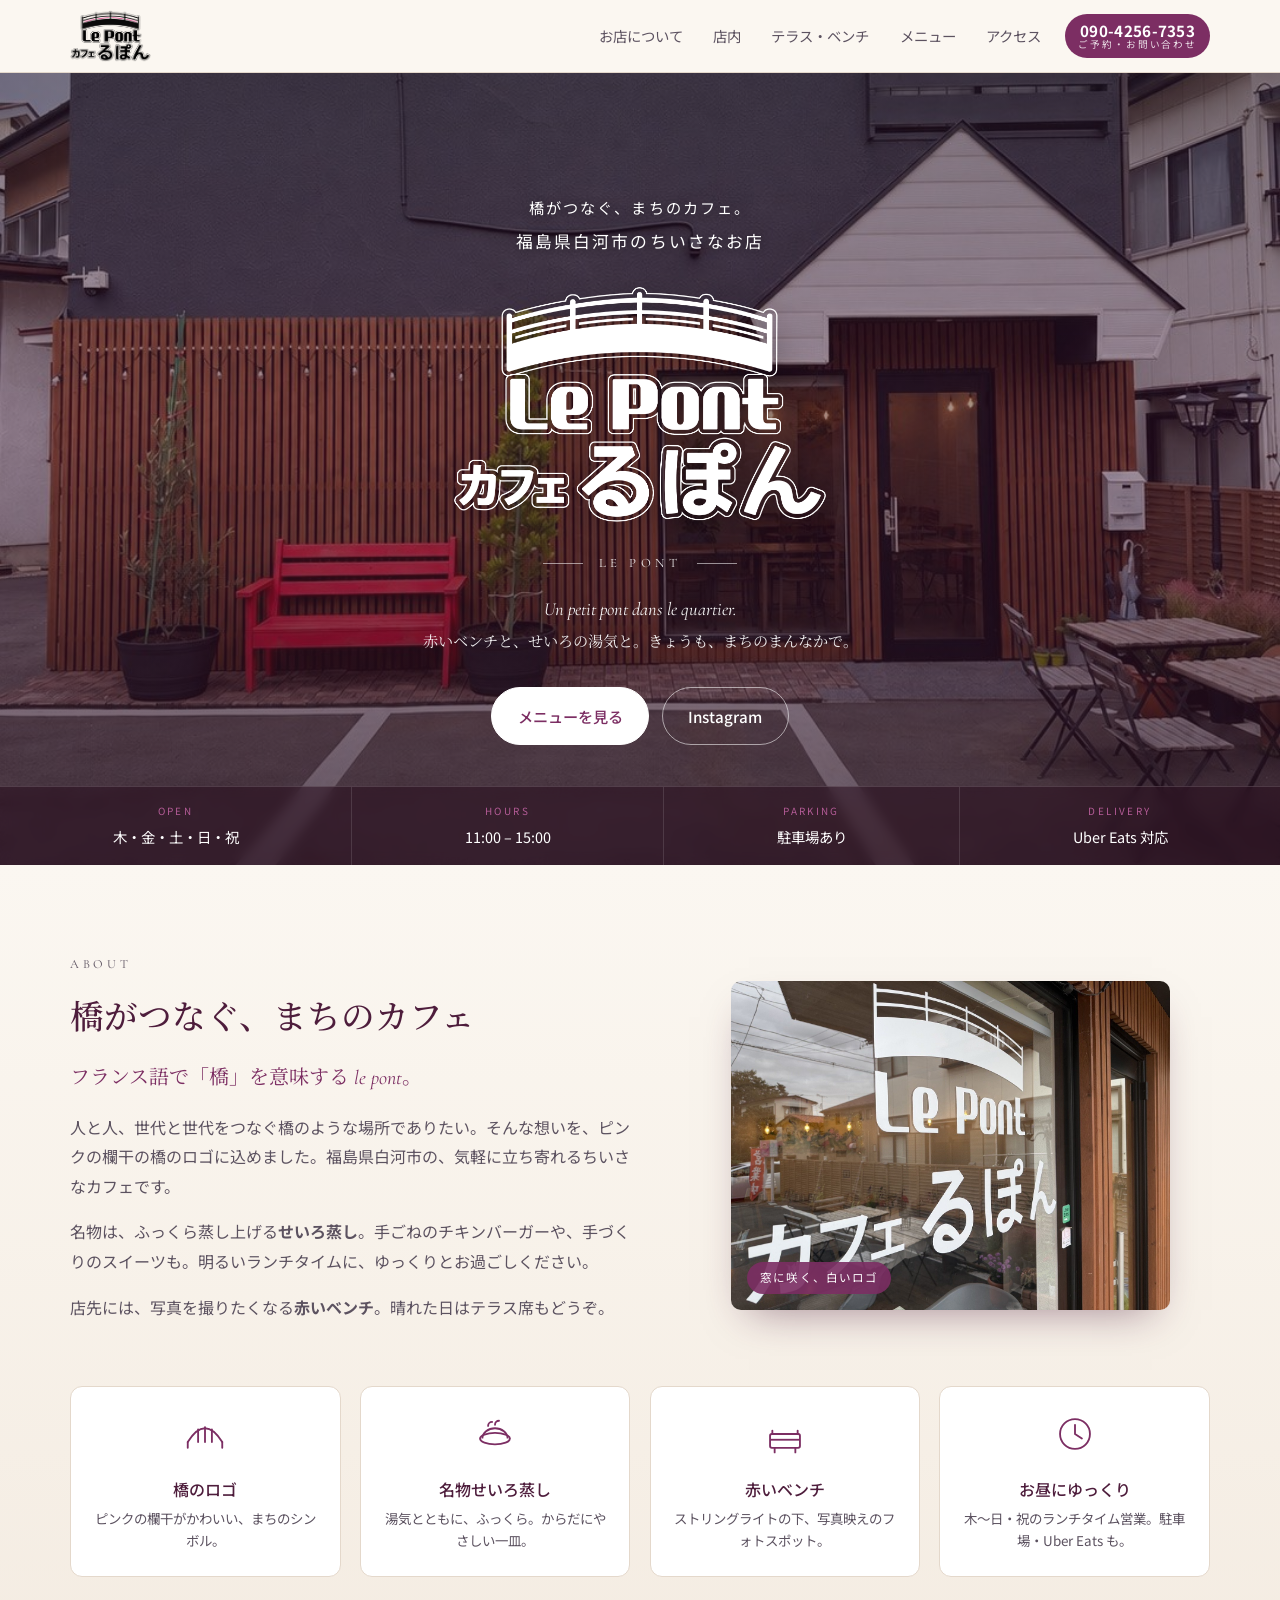
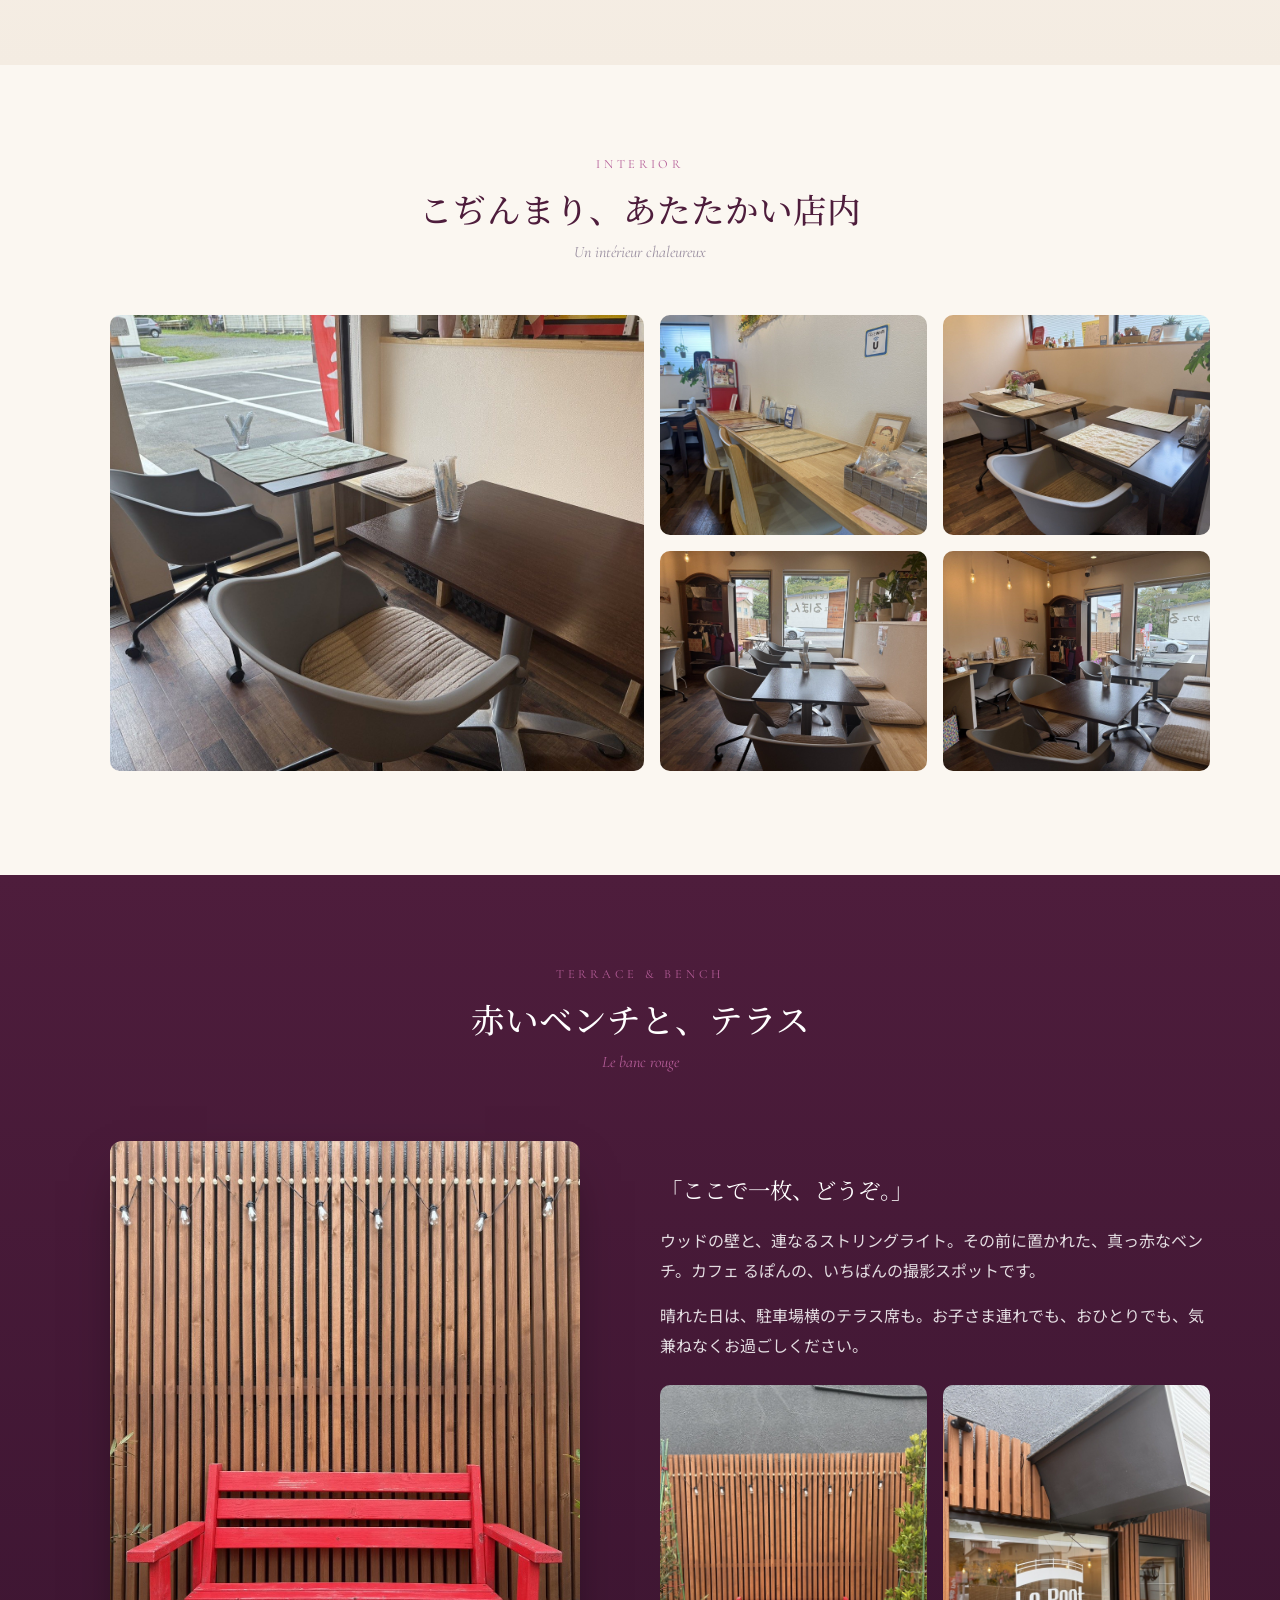
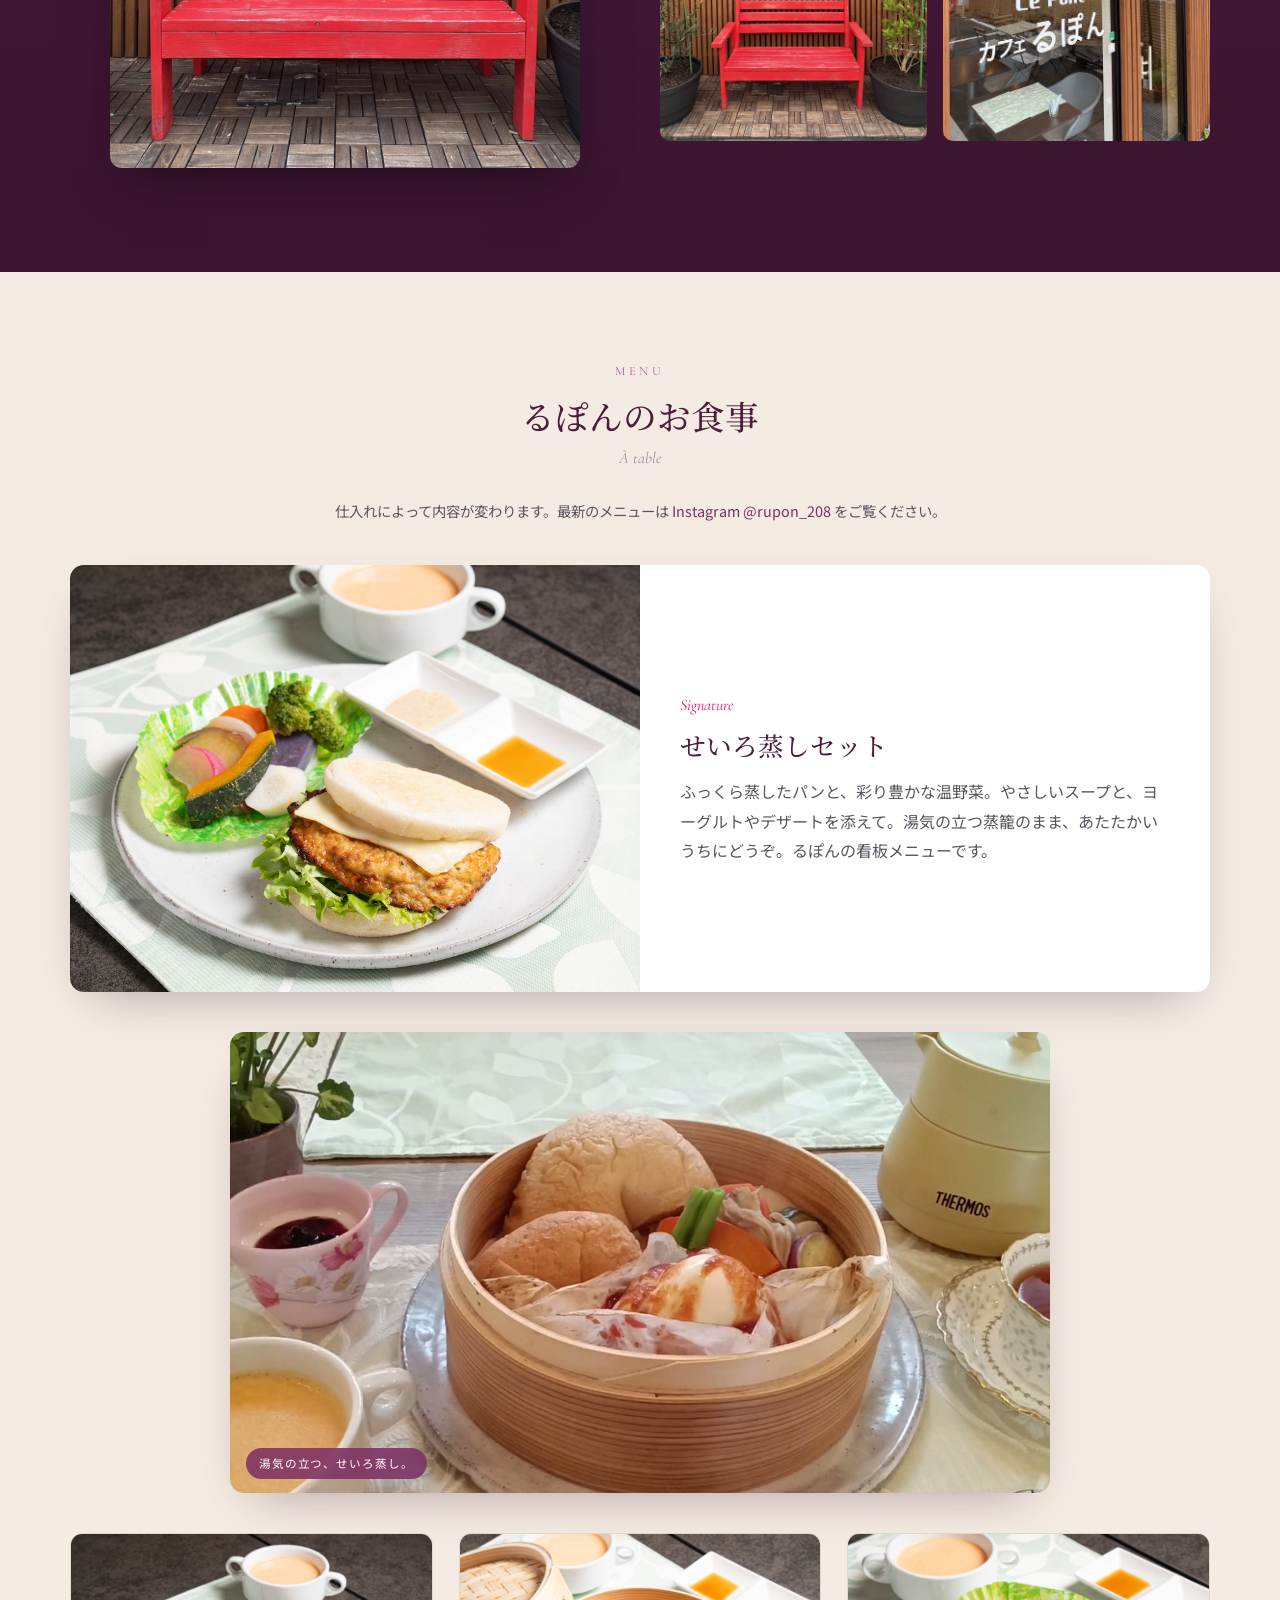
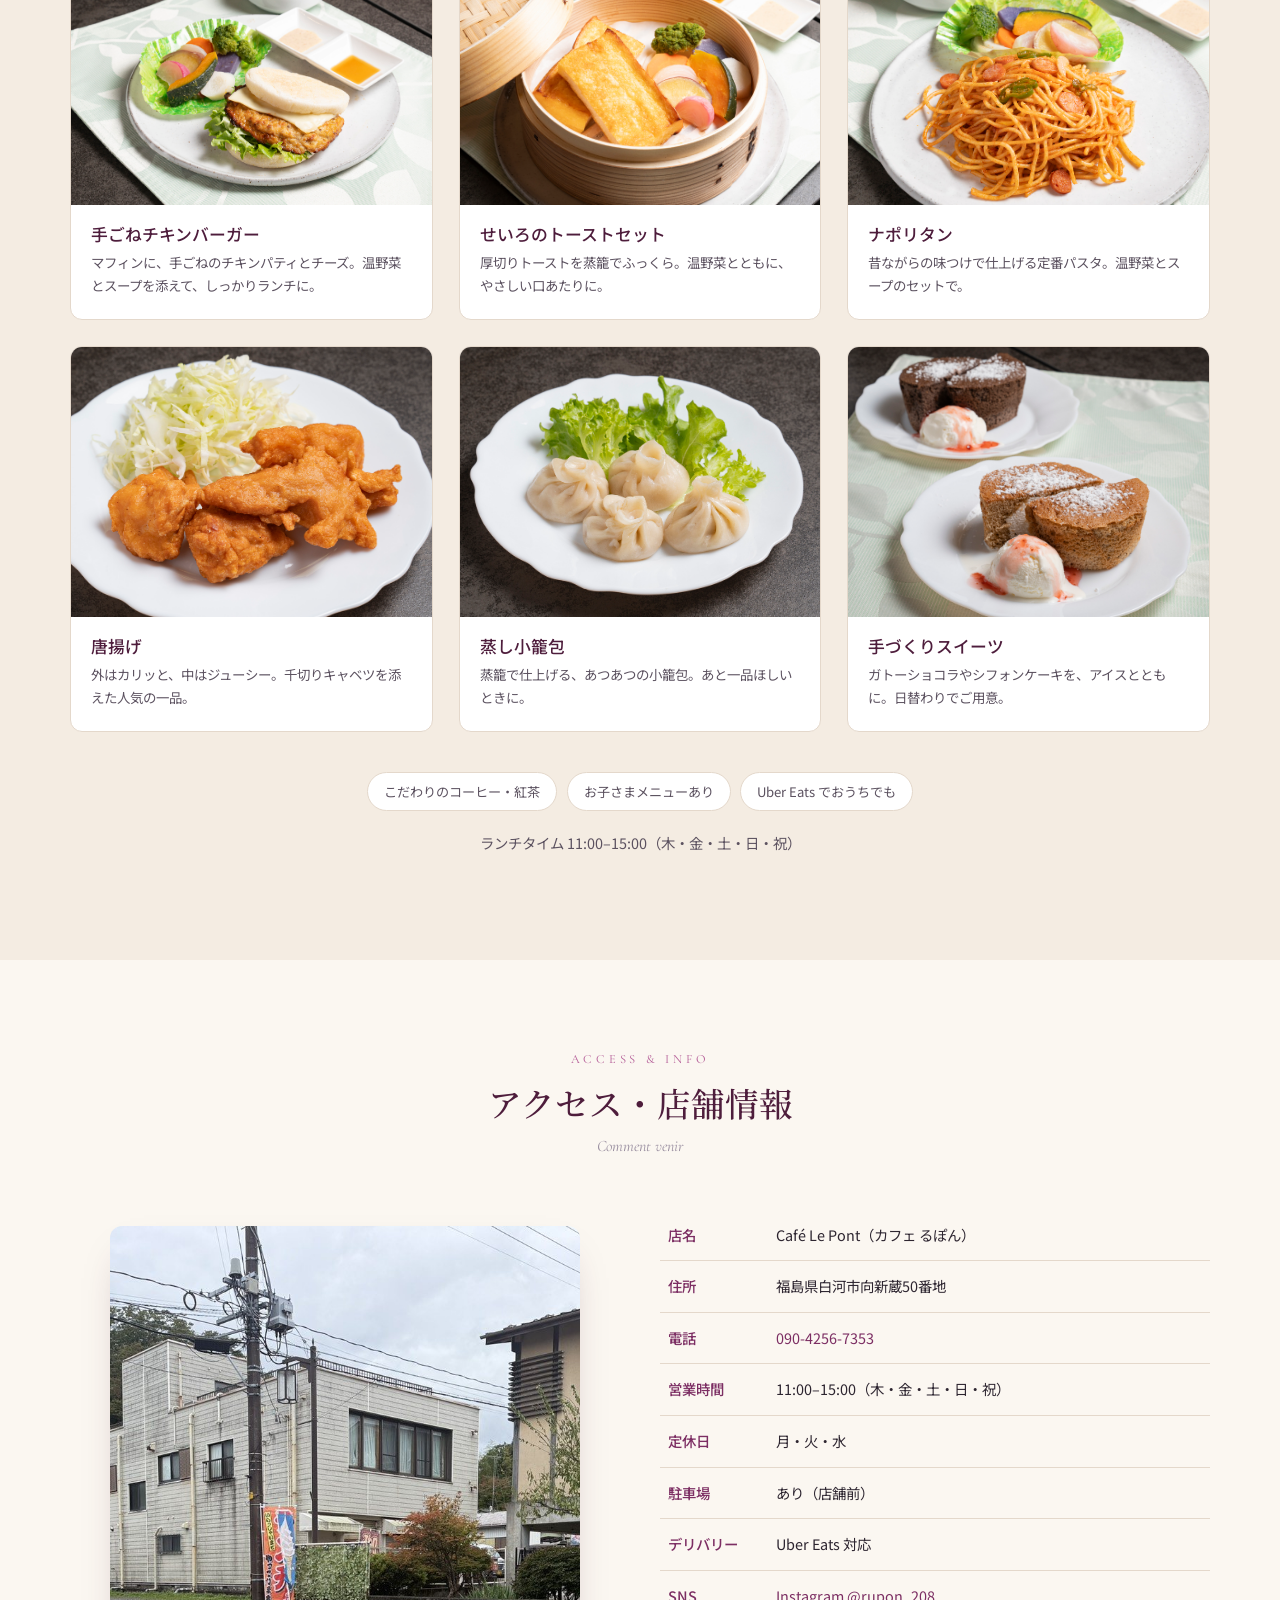
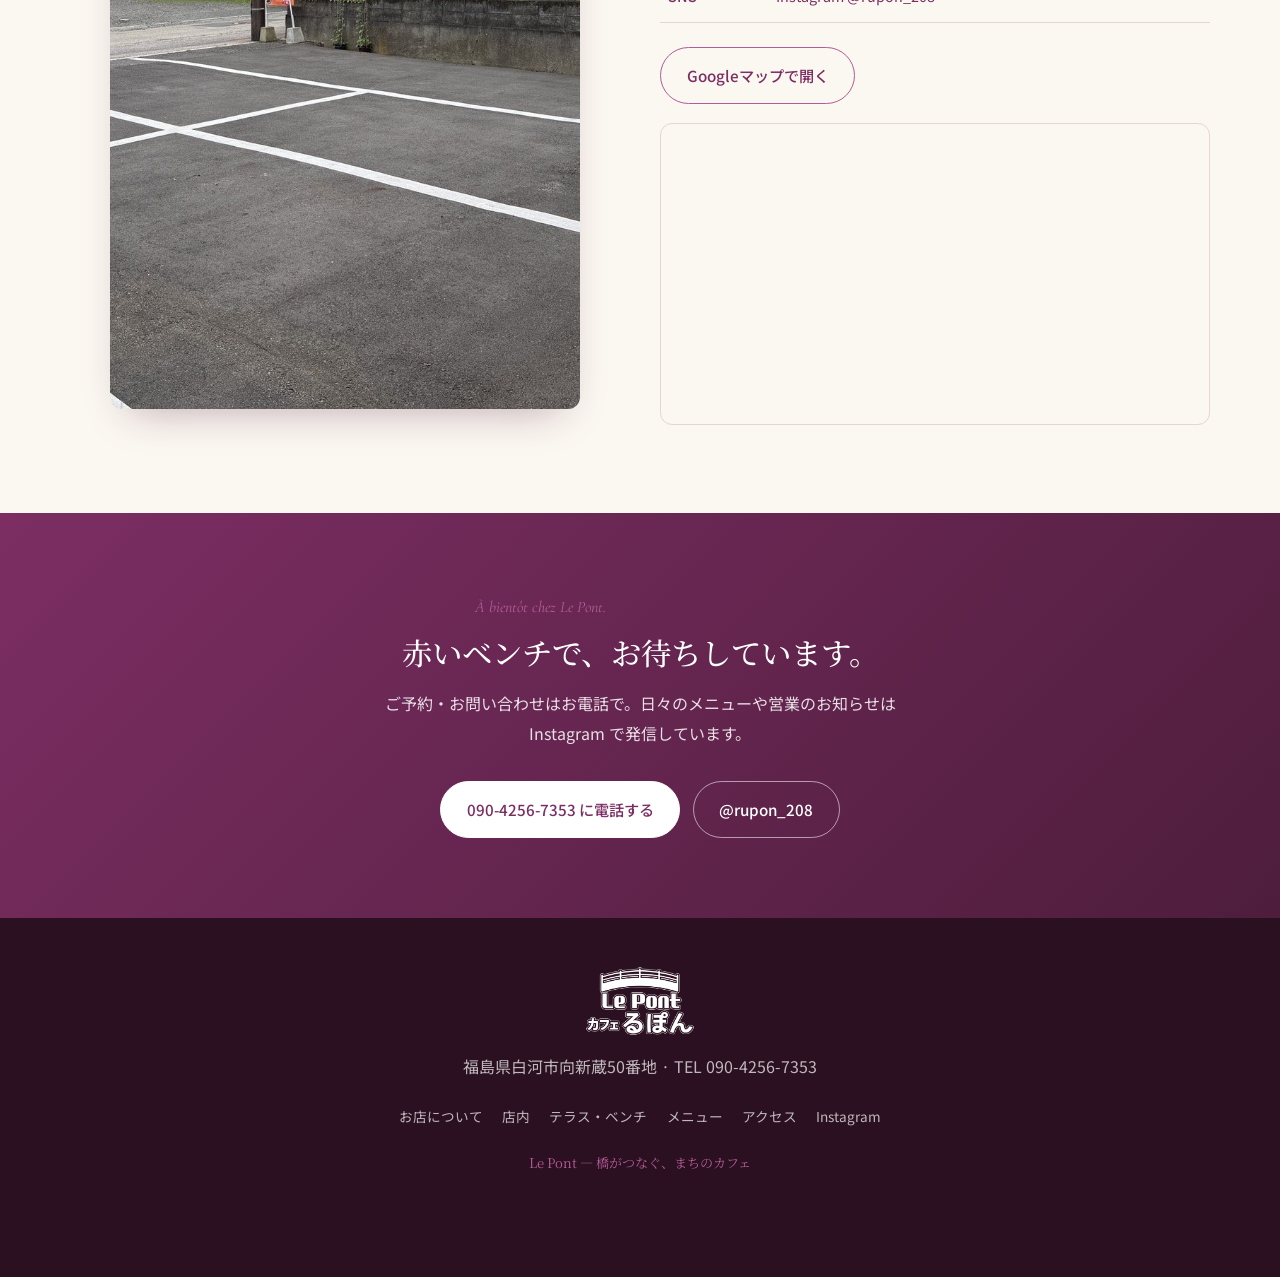
==== family.html @ bd4b19bd "feat(family): メニューに名物せいろ蒸しのループ動画を追加 名物ブロック直後に、ミュート自動ループのクリップをさりげなく配置。 音声除去・CRF27・faststartでWeb最適化(3." ====
<!DOCTYPE html>
<html lang="ja">
<head>
<meta charset="UTF-8">
<meta name="viewport" content="width=device-width, initial-scale=1">
<meta name="robots" content="noindex, nofollow">
<title>Café Le Pont（カフェ るぽん）｜福島県白河市 — せいろ蒸しが名物の、まちのカフェ</title>
<meta name="description" content="福島県白河市のちいさなカフェ Café Le Pont（カフェ るぽん）。名物のせいろ蒸し、手ごねチキンバーガー、手づくりスイーツ。赤いベンチとテラスのある、橋がつなぐまちのカフェ。木〜日・祝のランチタイム営業。Uber Eats 対応。">
<meta property="og:type" content="restaurant">
<meta property="og:title" content="Café Le Pont（カフェ るぽん）｜福島県白河市">
<meta property="og:description" content="せいろ蒸しが名物の、まちのちいさなカフェ。赤いベンチとテラスでお待ちしています。">
<meta property="og:image" content="assets/img/store/store-exterior-front.jpg">
<meta property="og:locale" content="ja_JP">
<link rel="preconnect" href="https://fonts.googleapis.com">
<link rel="preconnect" href="https://fonts.gstatic.com" crossorigin>
<link href="https://fonts.googleapis.com/css2?family=Cormorant+Garamond:ital,wght@0,400;0,500;1,400&family=Noto+Sans+JP:wght@300;400;500;700&family=Noto+Serif+JP:wght@400;500&display=swap" rel="stylesheet">
<link rel="icon" type="image/png" href="assets/img/logo-180.png">
<link rel="apple-touch-icon" href="assets/img/logo-180.png">
<style>
/* ===== Café Le Pont — real-photo rebuild ===== */
:root{
  --grape:#4E1D3C;      /* deep aubergine (dark sections / text accents) */
  --plum:#7C2E63;       /* brand purple */
  --orchid:#B45C97;     /* signboard orchid */
  --pink:#E6197F;       /* bridge rail accent */
  --wood:#A06A3E;       /* cedar slat */
  --red:#D5333B;        /* red bench pop */
  --cream:#FBF7F1;
  --paper:#F4ECE2;
  --sand:#EADFD0;
  --ink:#2D2530;
  --ink-soft:#5C5260;
  --muted:#9A8FA0;
  --line:#E4D8CB;
  --serif-en:"Cormorant Garamond","Times New Roman",serif;
  --serif-ja:"Noto Serif JP","Hiragino Mincho ProN","Yu Mincho",serif;
  --sans:"Noto Sans JP","Hiragino Kaku Gothic ProN","Yu Gothic",sans-serif;
  --wrap:1140px;
}
*{box-sizing:border-box}
html{scroll-behavior:smooth}
body{
  margin:0;background:var(--cream);color:var(--ink);
  font-family:var(--sans);font-weight:400;line-height:1.85;
  -webkit-font-smoothing:antialiased;text-rendering:optimizeLegibility;
  overflow-x:hidden;
}
img,video{max-width:100%;height:auto;display:block}
a{color:var(--plum);text-decoration:none}
h1,h2,h3{line-height:1.35;margin:0;font-weight:500}
.wrap{width:min(100% - 2.5rem,var(--wrap));margin-inline:auto}
.narrow{max-width:760px}
.skip{position:absolute;left:-999px}
.skip:focus{left:1rem;top:1rem;background:var(--grape);color:#fff;padding:.6rem 1rem;border-radius:6px;z-index:999}

/* ---- buttons ---- */
.btn{display:inline-flex;align-items:center;gap:.5rem;justify-content:center;
  padding:.85rem 1.6rem;border-radius:999px;font-weight:500;font-size:.95rem;
  border:1.5px solid transparent;transition:.25s;cursor:pointer}
.btn-fill{background:var(--plum);color:#fff;border-color:var(--plum)}
.btn-fill:hover{background:var(--grape);border-color:var(--grape)}
.btn-light{background:#fff;color:var(--plum);border-color:#fff}
.btn-light:hover{background:var(--cream)}
.btn-outline{background:transparent;color:#fff;border-color:rgba(255,255,255,.55)}
.btn-outline:hover{border-color:#fff;background:rgba(255,255,255,.1)}
.btn-ghost{background:transparent;color:var(--plum);border-color:var(--orchid)}
.btn-ghost:hover{background:var(--plum);color:#fff;border-color:var(--plum)}

/* ---- bridge divider ---- */
.bridge{display:block;margin:0 auto;color:var(--orchid)}

/* ---- header ---- */
.site-header{position:sticky;top:0;z-index:100;background:rgba(251,247,241,.92);
  backdrop-filter:blur(10px);border-bottom:1px solid var(--line)}
.header-inner{display:flex;align-items:center;justify-content:space-between;gap:1rem;min-height:72px;padding:.4rem 0}
.brand{display:flex;align-items:center;gap:.6rem}
.brand img{height:52px;width:auto}
.brand b{font-family:var(--serif-en);font-weight:500;font-size:1.15rem;color:var(--grape);letter-spacing:.02em;line-height:1}
.brand span{display:block;font-size:.66rem;letter-spacing:.3em;color:var(--orchid);margin-top:.2rem}
.site-nav{display:flex;align-items:center;gap:.3rem}
.site-nav a{padding:.5rem .8rem;color:var(--ink-soft);font-size:.9rem;position:relative}
.site-nav a:not(.nav-cta):hover{color:var(--plum)}
.site-nav a:not(.nav-cta)::after{content:"";position:absolute;left:.8rem;right:.8rem;bottom:.35rem;height:1.5px;background:var(--pink);transform:scaleX(0);transform-origin:left;transition:.25s}
.site-nav a:not(.nav-cta):hover::after{transform:scaleX(1)}
.nav-cta{display:flex;flex-direction:column;align-items:center;background:var(--plum);color:#fff!important;
  padding:.45rem 1rem;border-radius:999px;margin-left:.4rem;line-height:1.15}
.nav-cta:hover{background:var(--grape)}
.nav-cta b{font-size:.95rem;font-weight:700;letter-spacing:.02em}
.nav-cta small{font-size:.6rem;letter-spacing:.2em;opacity:.85}
.nav-toggle{display:none}

/* ---- hero ---- */
.hero{position:relative;min-height:88vh;display:flex;align-items:center;justify-content:center;text-align:center;color:#fff;overflow:hidden}
.hero-bg{position:absolute;inset:0;width:100%;height:100%;object-fit:cover;object-position:center 60%}
.hero::after{content:"";position:absolute;inset:0;
  background:linear-gradient(180deg,rgba(40,16,32,.55) 0%,rgba(62,20,48,.45) 45%,rgba(40,16,32,.72) 100%)}
.hero-inner{position:relative;z-index:2;padding:5rem 1.25rem}
.hero-kicker{font-size:.95rem;letter-spacing:.14em;margin:0 0 1.6rem;text-shadow:0 1px 10px rgba(0,0,0,.4)}
.hero-kicker span{display:inline-block;margin-top:.3rem;font-size:1.05rem}
.hero-logo{margin:0 auto;max-width:min(380px,64vw)}
.hero-logo img{display:block;width:100%;height:auto;filter:drop-shadow(0 4px 18px rgba(0,0,0,.35))}
.hero-depuis{font-family:var(--serif-en);letter-spacing:.35em;font-size:.8rem;margin:1.6rem 0 1rem;display:flex;gap:1rem;align-items:center;justify-content:center;opacity:.9}
.hero-depuis::before,.hero-depuis::after{content:"";width:40px;height:1px;background:rgba(255,255,255,.6)}
.hero-fr{font-family:var(--serif-en);font-style:italic;font-size:1.15rem;margin:.2rem 0 .1rem;opacity:.95}
.hero-ja{font-family:var(--serif-ja);font-size:.95rem;margin:.1rem 0 2rem;opacity:.92}
.hero-actions{display:flex;gap:.8rem;justify-content:center;flex-wrap:wrap}
.hero-facts{position:absolute;z-index:2;left:0;right:0;bottom:0;margin:0;
  display:flex;flex-wrap:wrap;justify-content:center;gap:0;
  background:rgba(40,14,30,.55);backdrop-filter:blur(6px);border-top:1px solid rgba(255,255,255,.14)}
.hero-facts>div{flex:1 1 auto;min-width:150px;padding:.9rem 1.2rem;text-align:center;border-left:1px solid rgba(255,255,255,.12)}
.hero-facts>div:first-child{border-left:none}
.hero-facts dt{font-size:.62rem;letter-spacing:.24em;color:var(--orchid);text-transform:uppercase}
.hero-facts dd{margin:.25rem 0 0;font-size:.9rem;color:#fff}

/* ---- section scaffolding ---- */
.section{padding:5.5rem 0}
.section-head{text-align:center;margin-bottom:3rem}
.section-label{font-family:var(--serif-en);letter-spacing:.3em;text-transform:uppercase;font-size:.78rem;color:var(--orchid);margin:0 0 .6rem}
.section-title{font-family:var(--serif-ja);font-size:clamp(1.5rem,4.5vw,2.1rem);color:var(--grape)}
.section-sub{font-family:var(--serif-en);font-style:italic;color:var(--muted);margin:.4rem 0 0}

/* ---- about ---- */
.about{background:linear-gradient(180deg,var(--cream),var(--paper))}
.about-grid{display:grid;grid-template-columns:1.05fr .95fr;gap:3rem;align-items:center}
.about-text .drop{font-family:var(--serif-ja);font-size:1.25rem;color:var(--plum);margin:0 0 1rem}
.about-text p{margin:0 0 1rem;color:var(--ink-soft)}
.about-text em{font-family:var(--serif-en);font-style:italic;color:var(--plum)}
.about-photo{position:relative}
.about-photo img{border-radius:10px;box-shadow:0 18px 40px -18px rgba(78,29,60,.5);aspect-ratio:4/3;object-fit:cover;width:100%}
.about-photo figcaption{position:absolute;left:1rem;bottom:1rem;background:rgba(124,46,99,.9);color:#fff;font-size:.72rem;letter-spacing:.1em;padding:.35rem .8rem;border-radius:999px}
.pillars{list-style:none;margin:3rem 0 0;padding:0;display:grid;grid-template-columns:repeat(4,1fr);gap:1.2rem}
.pillars li{background:#fff;border:1px solid var(--line);border-radius:12px;padding:1.5rem 1.2rem;text-align:center}
.pillars .ic{width:46px;height:46px;margin:0 auto .8rem;color:var(--plum)}
.pillars h3{font-size:1rem;color:var(--grape);margin-bottom:.4rem}
.pillars p{font-size:.84rem;color:var(--ink-soft);margin:0;line-height:1.7}

/* ---- gallery (interior / terrace) ---- */
.band-interior{background:var(--cream)}
.band-terrace{background:linear-gradient(180deg,var(--grape),#3a1430);color:#fff}
.band-terrace .section-title{color:#fff}
.band-terrace .section-sub{color:var(--orchid)}
.gal{display:grid;gap:1rem}
.gal-interior{grid-template-columns:2fr 1fr 1fr;grid-auto-rows:220px}
.gal-interior li{list-style:none;overflow:hidden;border-radius:10px}
.gal-interior li:first-child{grid-row:span 2;grid-column:span 1}
.gal-interior img{width:100%;height:100%;object-fit:cover;transition:.5s}
.gal-interior li:hover img{transform:scale(1.05)}
.terrace-layout{display:grid;grid-template-columns:1fr 1fr;gap:2.5rem;align-items:center}
.terrace-bench{position:relative;border-radius:12px;overflow:hidden;box-shadow:0 20px 50px -20px rgba(0,0,0,.6)}
.terrace-bench img{width:100%;aspect-ratio:3/4;object-fit:cover}
.terrace-copy p{color:rgba(255,255,255,.85)}
.terrace-copy .big{font-family:var(--serif-ja);font-size:1.4rem;color:#fff;margin:0 0 1rem}
.terrace-mini{display:grid;grid-template-columns:1fr 1fr;gap:1rem;margin-top:1.5rem}
.terrace-mini img{border-radius:10px;aspect-ratio:3/4;object-fit:cover}

/* ---- menu ---- */
.menu{background:var(--paper)}
.menu-note{text-align:center;color:var(--ink-soft);font-size:.9rem;margin:-1.5rem auto 2.5rem;max-width:620px}
.menu-signature{display:grid;grid-template-columns:1fr 1fr;gap:0;border-radius:14px;overflow:hidden;
  box-shadow:0 20px 50px -24px rgba(78,29,60,.45);background:#fff;margin-bottom:2.5rem}
.menu-signature img{width:100%;height:100%;object-fit:cover;min-height:320px}
.menu-signature .txt{padding:2.5rem;display:flex;flex-direction:column;justify-content:center}
.menu-signature .tag{font-family:var(--serif-en);font-style:italic;color:var(--pink);margin:0 0 .5rem}
.menu-signature h3{font-family:var(--serif-ja);font-size:1.6rem;color:var(--grape);margin:0 0 .9rem}
.menu-signature p{color:var(--ink-soft);margin:0}
.menu-clip{max-width:820px;margin:0 auto 2.5rem;border-radius:14px;overflow:hidden;position:relative;box-shadow:0 20px 50px -24px rgba(78,29,60,.45)}
.menu-clip video{display:block;width:100%;aspect-ratio:16/9;object-fit:cover}
.menu-clip figcaption{position:absolute;left:1rem;bottom:.9rem;background:rgba(124,46,99,.85);color:#fff;font-size:.72rem;letter-spacing:.08em;padding:.3rem .8rem;border-radius:999px;backdrop-filter:blur(4px)}
.menu-grid{list-style:none;margin:0;padding:0;display:grid;grid-template-columns:repeat(3,1fr);gap:1.6rem}
.menu-grid li{background:#fff;border-radius:12px;overflow:hidden;border:1px solid var(--line);transition:.3s}
.menu-grid li:hover{transform:translateY(-4px);box-shadow:0 16px 36px -18px rgba(78,29,60,.4)}
.menu-grid figure{margin:0;overflow:hidden;aspect-ratio:4/3}
.menu-grid img{width:100%;height:100%;object-fit:cover;transition:.5s}
.menu-grid li:hover img{transform:scale(1.06)}
.menu-grid .body{padding:1.1rem 1.25rem 1.4rem}
.menu-grid h3{font-size:1.05rem;color:var(--grape);margin-bottom:.35rem}
.menu-grid p{font-size:.84rem;color:var(--ink-soft);margin:0;line-height:1.7}
.menu-grid .price{display:inline-block;margin-top:.6rem;font-weight:700;color:var(--plum)}
.menu-foot{text-align:center;margin-top:2.5rem;color:var(--ink-soft);font-size:.9rem}
.menu-foot .pills{display:flex;gap:.6rem;flex-wrap:wrap;justify-content:center;margin-bottom:1.2rem}
.menu-foot .pills span{background:#fff;border:1px solid var(--line);border-radius:999px;padding:.4rem 1rem;font-size:.82rem;color:var(--ink-soft)}

/* ---- access ---- */
.access-grid{display:grid;grid-template-columns:1fr 1fr;gap:2.5rem;align-items:stretch}
.access-photo{border-radius:12px;overflow:hidden;box-shadow:0 18px 40px -20px rgba(78,29,60,.4)}
.access-photo img{width:100%;height:100%;object-fit:cover;min-height:280px}
.info-table{width:100%;border-collapse:collapse;margin-bottom:1.5rem}
.info-table th,.info-table td{text-align:left;padding:.75rem .5rem;border-bottom:1px solid var(--line);font-size:.9rem;vertical-align:top}
.info-table th{width:7.5em;color:var(--plum);font-weight:500}
.map{border-radius:12px;overflow:hidden;border:1px solid var(--line);margin-top:1.2rem}
.map iframe{width:100%;height:300px;border:0;display:block}

/* ---- cta ---- */
.cta{background:linear-gradient(135deg,var(--plum),var(--grape));color:#fff;text-align:center;padding:5rem 0}
.cta .fr{font-family:var(--serif-en);font-style:italic;color:var(--orchid);margin:0 0 .6rem}
.cta h2{font-family:var(--serif-ja);font-size:clamp(1.4rem,4vw,1.9rem);margin:0 0 1rem}
.cta p{color:rgba(255,255,255,.85);margin:0 auto 2rem;max-width:560px}

/* ---- footer ---- */
.site-footer{background:#2a1020;color:rgba(255,255,255,.7);padding:3rem 0 5.5rem;text-align:center}
.site-footer img{height:70px;width:auto;margin:0 auto 1rem}
.footer-nav{display:flex;gap:1.2rem;justify-content:center;flex-wrap:wrap;margin:1.4rem 0}
.footer-nav a{color:rgba(255,255,255,.7);font-size:.85rem}
.footer-nav a:hover{color:#fff}
.footer-tag{font-family:var(--serif-ja);font-size:.82rem;color:var(--orchid);margin-top:1rem}

/* ---- mobile call bar ---- */
.callbar{position:fixed;left:0;right:0;bottom:0;z-index:90;display:none;
  grid-template-columns:1fr 1fr;background:#fff;border-top:1px solid var(--line);
  padding-bottom:env(safe-area-inset-bottom)}
.callbar a{display:flex;align-items:center;justify-content:center;gap:.5rem;padding:.9rem;font-size:.9rem;font-weight:500}
.callbar svg{width:20px;height:20px}
.callbar .cb-tel{color:var(--plum)}
.callbar .cb-ig{color:#fff;background:linear-gradient(135deg,var(--plum),var(--pink))}

/* ---- responsive ---- */
@media(max-width:900px){
  .about-grid,.terrace-layout,.menu-signature,.access-grid{grid-template-columns:1fr}
  .pillars{grid-template-columns:1fr 1fr}
  .menu-grid{grid-template-columns:1fr 1fr}
  .gal-interior{grid-template-columns:1fr 1fr;grid-auto-rows:160px}
  .gal-interior li:first-child{grid-column:span 2;grid-row:span 1;aspect-ratio:16/9}
  .menu-signature img{min-height:260px}
}
@media(max-width:640px){
  .section{padding:3.5rem 0}
  .site-nav{position:fixed;inset:0 0 0 auto;width:min(80vw,300px);background:var(--cream);
    flex-direction:column;align-items:stretch;padding:5rem 1.5rem 2rem;gap:.2rem;
    transform:translateX(100%);transition:.3s;box-shadow:-10px 0 40px -20px rgba(0,0,0,.4)}
  .site-nav a{padding:.9rem .5rem;border-bottom:1px solid var(--line)}
  .nav-cta{flex-direction:row;gap:.5rem;justify-content:center;margin:.8rem 0 0}
  #navchk:checked ~ .header-inner .site-nav{transform:translateX(0)}
  .nav-toggle{display:flex;flex-direction:column;gap:5px;width:30px;cursor:pointer;z-index:120;background:none;border:0;padding:4px}
  .nav-toggle span{height:2px;background:var(--grape);border-radius:2px;transition:.3s}
  #navchk:checked ~ .header-inner .nav-toggle span:nth-child(1){transform:translateY(7px) rotate(45deg)}
  #navchk:checked ~ .header-inner .nav-toggle span:nth-child(2){opacity:0}
  #navchk:checked ~ .header-inner .nav-toggle span:nth-child(3){transform:translateY(-7px) rotate(-45deg)}
  .menu-grid{grid-template-columns:1fr}
  .pillars{grid-template-columns:1fr}
  .terrace-bench img{aspect-ratio:4/3}
  .hero{flex-direction:column;justify-content:center}
  .hero-inner{padding:3.2rem 1.25rem 2rem}
  .hero-facts{position:static;margin-top:.5rem}
  .hero-facts>div{min-width:50%}
  .callbar{display:grid}
  .site-footer{padding-bottom:6rem}
}
</style>
</head>
<body>

<a class="skip" href="#main">本文へスキップ</a>

<header class="site-header" id="top">
  <input type="checkbox" id="navchk" hidden>
  <div class="wrap header-inner">
    <a class="brand" href="#top" aria-label="Café Le Pont（カフェ るぽん）ホーム">
      <img src="assets/img/logo-color.png" alt="Café Le Pont（カフェ るぽん）">
    </a>
    <label for="navchk" class="nav-toggle" aria-label="メニューを開く"><span></span><span></span><span></span></label>
    <nav class="site-nav" aria-label="メインメニュー">
      <a href="#about">お店について</a>
      <a href="#interior">店内</a>
      <a href="#terrace">テラス・ベンチ</a>
      <a href="#menu">メニュー</a>
      <a href="#access">アクセス</a>
      <a class="nav-cta" href="tel:09042567353"><b>090-4256-7353</b><small>ご予約・お問い合わせ</small></a>
    </nav>
  </div>
</header>

<main id="main">

  <!-- ============ HERO ============ -->
  <section class="hero">
    <img class="hero-bg" src="assets/img/store/store-exterior-front.jpg" alt="" aria-hidden="true">
    <div class="hero-inner">
      <p class="hero-kicker">橋がつなぐ、まちのカフェ。<br><span>福島県白河市のちいさなお店</span></p>
      <h1 class="hero-logo"><img src="assets/img/logo-white.png" alt="Café Le Pont（カフェ るぽん）" width="1463" height="938"></h1>
      <p class="hero-depuis">LE PONT</p>
      <p class="hero-fr"><em>Un petit pont dans le quartier.</em></p>
      <p class="hero-ja">赤いベンチと、せいろの湯気と。きょうも、まちのまんなかで。</p>
      <div class="hero-actions">
        <a class="btn btn-light" href="#menu">メニューを見る</a>
        <a class="btn btn-outline" href="https://www.instagram.com/rupon_208/" target="_blank" rel="noopener">Instagram</a>
      </div>
    </div>
    <dl class="hero-facts">
      <div><dt>Open</dt><dd>木・金・土・日・祝</dd></div>
      <div><dt>Hours</dt><dd>11:00 – 15:00</dd></div>
      <div><dt>Parking</dt><dd>駐車場あり</dd></div>
      <div><dt>Delivery</dt><dd>Uber Eats 対応</dd></div>
    </dl>
  </section>

  <!-- ============ ABOUT ============ -->
  <section class="section about" id="about">
    <div class="wrap">
      <div class="about-grid">
        <div class="about-text">
          <p class="section-label">About</p>
          <h2 class="section-title" style="text-align:left;margin-bottom:1.2rem">橋がつなぐ、まちのカフェ</h2>
          <p class="drop">フランス語で「橋」を意味する&nbsp;<em>le&nbsp;pont</em>。</p>
          <p>人と人、世代と世代をつなぐ橋のような場所でありたい。そんな想いを、ピンクの欄干の橋のロゴに込めました。福島県白河市の、気軽に立ち寄れるちいさなカフェです。</p>
          <p>名物は、ふっくら蒸し上げる<strong>せいろ蒸し</strong>。手ごねのチキンバーガーや、手づくりのスイーツも。明るいランチタイムに、ゆっくりとお過ごしください。</p>
          <p>店先には、写真を撮りたくなる<strong>赤いベンチ</strong>。晴れた日はテラス席もどうぞ。</p>
        </div>
        <figure class="about-photo">
          <img src="assets/img/store/store-window.jpg" alt="窓ガラスに描かれた Le Pont の白いロゴと、ガラス越しのテラス席" width="1477" height="1108" loading="lazy">
          <figcaption>窓に咲く、白いロゴ</figcaption>
        </figure>
      </div>

      <ul class="pillars">
        <li>
          <svg class="ic" viewBox="0 0 40 40" fill="none" stroke="currentColor" stroke-width="1.6"><path d="M5 27 C 15 11, 25 11, 35 27" stroke-linecap="round"/><g stroke-linecap="round"><line x1="5" y1="27" x2="5" y2="32"/><line x1="14" y1="16" x2="14" y2="27"/><line x1="20" y1="14" x2="20" y2="27"/><line x1="26" y1="16" x2="26" y2="27"/><line x1="35" y1="27" x2="35" y2="32"/></g></svg>
          <h3>橋のロゴ</h3><p>ピンクの欄干がかわいい、まちのシンボル。</p>
        </li>
        <li>
          <svg class="ic" viewBox="0 0 40 40" fill="none" stroke="currentColor" stroke-width="1.6"><ellipse cx="20" cy="24" rx="13" ry="5"/><path d="M9 24c0-5 5-9 11-9s11 4 11 9" /><path d="M14 13c0-2 1.5-3.5 3.5-3.5M20 12c0-2 1.5-3.5 3.5-3.5" stroke-linecap="round"/></svg>
          <h3>名物せいろ蒸し</h3><p>湯気とともに、ふっくら。からだにやさしい一皿。</p>
        </li>
        <li>
          <svg class="ic" viewBox="0 0 40 40" fill="none" stroke="currentColor" stroke-width="1.6"><rect x="7" y="20" width="26" height="12" rx="1.5"/><line x1="7" y1="25" x2="33" y2="25"/><line x1="11" y1="32" x2="11" y2="36" stroke-linecap="round"/><line x1="29" y1="32" x2="29" y2="36" stroke-linecap="round"/><path d="M9 20v-3M31 20v-3" stroke-linecap="round"/></svg>
          <h3>赤いベンチ</h3><p>ストリングライトの下、写真映えのフォトスポット。</p>
        </li>
        <li>
          <svg class="ic" viewBox="0 0 40 40" fill="none" stroke="currentColor" stroke-width="1.6"><circle cx="20" cy="20" r="13"/><path d="M20 12v8l6 4" stroke-linecap="round" stroke-linejoin="round"/></svg>
          <h3>お昼にゆっくり</h3><p>木〜日・祝のランチタイム営業。駐車場・Uber Eats も。</p>
        </li>
      </ul>
    </div>
  </section>

  <!-- ============ INTERIOR ============ -->
  <section class="section band-interior" id="interior">
    <div class="wrap">
      <header class="section-head">
        <p class="section-label">Interior</p>
        <h2 class="section-title">こぢんまり、あたたかい店内</h2>
        <p class="section-sub">Un intérieur chaleureux</p>
      </header>
      <ul class="gal gal-interior">
        <li><img src="assets/img/store/store-interior-1.jpg" alt="窓際のテーブル席。グレーの椅子にニットのクッション" width="1477" height="1108" loading="lazy"></li>
        <li><img src="assets/img/store/store-interior-2.jpg" alt="木のテーブルが並ぶ、明るい店内" width="1477" height="1108" loading="lazy"></li>
        <li><img src="assets/img/store/store-interior-3.jpg" alt="やわらかな光がさしこむ店内の様子" width="1477" height="1108" loading="lazy"></li>
        <li><img src="assets/img/store/store-interior-4.jpg" alt="ゆったりくつろげる店内の席" width="1477" height="1108" loading="lazy"></li>
        <li><img src="assets/img/store/store-interior-5.jpg" alt="カウンターまわりの様子" width="1477" height="1108" loading="lazy"></li>
      </ul>
    </div>
  </section>

  <!-- ============ TERRACE / RED BENCH ============ -->
  <section class="section band-terrace" id="terrace">
    <div class="wrap">
      <header class="section-head">
        <p class="section-label">Terrace &amp; Bench</p>
        <h2 class="section-title">赤いベンチと、テラス</h2>
        <p class="section-sub">Le banc rouge</p>
      </header>
      <div class="terrace-layout">
        <figure class="terrace-bench">
          <img src="assets/img/store/store-bench-1.jpg" alt="ウッドの壁とストリングライトを背にした、真っ赤なベンチ" width="1108" height="1477" loading="lazy">
        </figure>
        <div class="terrace-copy">
          <p class="big">「ここで一枚、どうぞ。」</p>
          <p>ウッドの壁と、連なるストリングライト。その前に置かれた、真っ赤なベンチ。カフェ るぽんの、いちばんの撮影スポットです。</p>
          <p>晴れた日は、駐車場横のテラス席も。お子さま連れでも、おひとりでも、気兼ねなくお過ごしください。</p>
          <div class="terrace-mini">
            <img src="assets/img/store/store-bench-2.jpg" alt="赤いベンチとグリーン" width="1108" height="1477" loading="lazy">
            <img src="assets/img/store/store-entrance.jpg" alt="ウッド格子の入口とガラス扉" width="1108" height="1477" loading="lazy">
          </div>
        </div>
      </div>
    </div>
  </section>

  <!-- ============ MENU ============ -->
  <section class="section menu" id="menu">
    <div class="wrap">
      <header class="section-head">
        <p class="section-label">Menu</p>
        <h2 class="section-title">るぽんのお食事</h2>
        <p class="section-sub">À table</p>
      </header>
      <p class="menu-note">仕入れによって内容が変わります。最新のメニューは <a href="https://www.instagram.com/rupon_208/" target="_blank" rel="noopener">Instagram @rupon_208</a> をご覧ください。</p>

      <div class="menu-signature">
        <img src="assets/photos/food/food-01.jpg" alt="せいろで蒸し上げたパンと彩り温野菜、ヨーグルトを添えたせいろ蒸しセット" width="1100" height="825" loading="lazy">
        <div class="txt">
          <p class="tag">Signature</p>
          <h3>せいろ蒸しセット</h3>
          <p>ふっくら蒸したパンと、彩り豊かな温野菜。やさしいスープと、ヨーグルトやデザートを添えて。湯気の立つ蒸籠のまま、あたたかいうちにどうぞ。るぽんの看板メニューです。</p>
        </div>
      </div>

      <figure class="menu-clip">
        <video src="assets/video/menu-clip.mp4" poster="assets/video/menu-clip-poster.jpg"
               autoplay muted loop playsinline preload="metadata" aria-label="せいろ蒸しセットの様子"></video>
        <figcaption>湯気の立つ、せいろ蒸し。</figcaption>
      </figure>

      <ul class="menu-grid">
        <li>
          <figure><img src="assets/photos/food/food-02.jpg" alt="イングリッシュマフィンにチキンパティとチーズをはさんだ手ごねチキンバーガー" width="892" height="669" loading="lazy"></figure>
          <div class="body"><h3>手ごねチキンバーガー</h3><p>マフィンに、手ごねのチキンパティとチーズ。温野菜とスープを添えて、しっかりランチに。</p></div>
        </li>
        <li>
          <figure><img src="assets/photos/food/food-08.jpg" alt="せいろで蒸したトーストと温野菜" width="892" height="669" loading="lazy"></figure>
          <div class="body"><h3>せいろのトーストセット</h3><p>厚切りトーストを蒸籠でふっくら。温野菜とともに、やさしい口あたりに。</p></div>
        </li>
        <li>
          <figure><img src="assets/photos/food/food-10.jpg" alt="ソーセージとピーマン入りのナポリタンと温野菜" width="892" height="669" loading="lazy"></figure>
          <div class="body"><h3>ナポリタン</h3><p>昔ながらの味つけで仕上げる定番パスタ。温野菜とスープのセットで。</p></div>
        </li>
        <li>
          <figure><img src="assets/photos/food/food-15.jpg" alt="千切りキャベツを添えたジューシーな唐揚げ" width="892" height="669" loading="lazy"></figure>
          <div class="body"><h3>唐揚げ</h3><p>外はカリッと、中はジューシー。千切りキャベツを添えた人気の一品。</p></div>
        </li>
        <li>
          <figure><img src="assets/photos/food/food-22.jpg" alt="レタスを添えた蒸したて小籠包" width="892" height="669" loading="lazy"></figure>
          <div class="body"><h3>蒸し小籠包</h3><p>蒸籠で仕上げる、あつあつの小籠包。あと一品ほしいときに。</p></div>
        </li>
        <li>
          <figure><img src="assets/photos/food/food-05.jpg" alt="粉糖をふったガトーショコラとシフォンケーキにアイスを添えたスイーツ" width="892" height="669" loading="lazy"></figure>
          <div class="body"><h3>手づくりスイーツ</h3><p>ガトーショコラやシフォンケーキを、アイスとともに。日替わりでご用意。</p></div>
        </li>
      </ul>

      <div class="menu-foot">
        <div class="pills">
          <span>こだわりのコーヒー・紅茶</span>
          <span>お子さまメニューあり</span>
          <span>Uber Eats でおうちでも</span>
        </div>
        <p>ランチタイム 11:00–15:00（木・金・土・日・祝）</p>
      </div>
    </div>
  </section>

  <!-- ============ ACCESS ============ -->
  <section class="section access" id="access">
    <div class="wrap">
      <header class="section-head">
        <p class="section-label">Access &amp; Info</p>
        <h2 class="section-title">アクセス・店舗情報</h2>
        <p class="section-sub">Comment venir</p>
      </header>
      <div class="access-grid">
        <figure class="access-photo">
          <img src="assets/img/store/store-exterior-2.jpg" alt="カフェ るぽんの外観。グレーの建物とウッド格子、専用駐車場" width="1477" height="1108" loading="lazy">
        </figure>
        <div>
          <table class="info-table">
            <tbody>
              <tr><th>店名</th><td>Café Le Pont（カフェ るぽん）</td></tr>
              <tr><th>住所</th><td>福島県白河市向新蔵50番地</td></tr>
              <tr><th>電話</th><td><a href="tel:09042567353">090-4256-7353</a></td></tr>
              <tr><th>営業時間</th><td>11:00–15:00（木・金・土・日・祝）</td></tr>
              <tr><th>定休日</th><td>月・火・水</td></tr>
              <tr><th>駐車場</th><td>あり（店舗前）</td></tr>
              <tr><th>デリバリー</th><td>Uber Eats 対応</td></tr>
              <tr><th>SNS</th><td><a href="https://www.instagram.com/rupon_208/" target="_blank" rel="noopener">Instagram @rupon_208</a></td></tr>
            </tbody>
          </table>
          <a class="btn btn-ghost" href="https://www.google.com/maps/search/?api=1&amp;query=%E7%A6%8F%E5%B3%B6%E7%9C%8C%E7%99%BD%E6%B2%B3%E5%B8%82%E5%90%91%E6%96%B0%E8%94%B550" target="_blank" rel="noopener">Googleマップで開く</a>
          <div class="map">
            <iframe title="Café Le Pont の地図" src="https://maps.google.com/maps?q=%E7%A6%8F%E5%B3%B6%E7%9C%8C%E7%99%BD%E6%B2%B3%E5%B8%82%E5%90%91%E6%96%B0%E8%94%B550&amp;hl=ja&amp;z=16&amp;output=embed" loading="lazy" referrerpolicy="no-referrer-when-downgrade"></iframe>
          </div>
        </div>
      </div>
    </div>
  </section>

  <!-- ============ CTA ============ -->
  <section class="cta">
    <div class="wrap narrow">
      <p class="fr"><em>À bientôt chez Le Pont.</em></p>
      <h2>赤いベンチで、お待ちしています。</h2>
      <p>ご予約・お問い合わせはお電話で。日々のメニューや営業のお知らせは Instagram で発信しています。</p>
      <div class="hero-actions">
        <a class="btn btn-light" href="tel:09042567353">090-4256-7353 に電話する</a>
        <a class="btn btn-outline" href="https://www.instagram.com/rupon_208/" target="_blank" rel="noopener">@rupon_208</a>
      </div>
    </div>
  </section>

</main>

<footer class="site-footer">
  <div class="wrap">
    <img src="assets/img/logo-white.png" alt="Café Le Pont">
    <p>福島県白河市向新蔵50番地 &middot; TEL 090-4256-7353</p>
    <nav class="footer-nav" aria-label="フッターメニュー">
      <a href="#about">お店について</a>
      <a href="#interior">店内</a>
      <a href="#terrace">テラス・ベンチ</a>
      <a href="#menu">メニュー</a>
      <a href="#access">アクセス</a>
      <a href="https://www.instagram.com/rupon_208/" target="_blank" rel="noopener">Instagram</a>
    </nav>
    <p class="footer-tag">Le Pont &mdash; 橋がつなぐ、まちのカフェ</p>
  </div>
</footer>

<div class="callbar" aria-label="電話・SNS">
  <a class="cb-tel" href="tel:09042567353">
    <svg viewBox="0 0 24 24" fill="none" stroke="currentColor" stroke-width="1.8" stroke-linecap="round" stroke-linejoin="round"><path d="M22 16.9v3a2 2 0 0 1-2.2 2 19.8 19.8 0 0 1-8.6-3.1 19.5 19.5 0 0 1-6-6A19.8 19.8 0 0 1 2.1 4.2 2 2 0 0 1 4.1 2h3a2 2 0 0 1 2 1.7c.1.9.3 1.8.6 2.6a2 2 0 0 1-.5 2.1L8.1 9.6a16 16 0 0 0 6 6l1.2-1.2a2 2 0 0 1 2.1-.5c.8.3 1.7.5 2.6.6a2 2 0 0 1 1.7 2z"/></svg>
    電話する
  </a>
  <a class="cb-ig" href="https://www.instagram.com/rupon_208/" target="_blank" rel="noopener">
    <svg viewBox="0 0 24 24" fill="none" stroke="currentColor" stroke-width="1.8" stroke-linecap="round" stroke-linejoin="round"><rect x="2" y="2" width="20" height="20" rx="5"/><circle cx="12" cy="12" r="4"/><circle cx="17.5" cy="6.5" r="1"/></svg>
    Instagram
  </a>
</div>

</body>
</html>
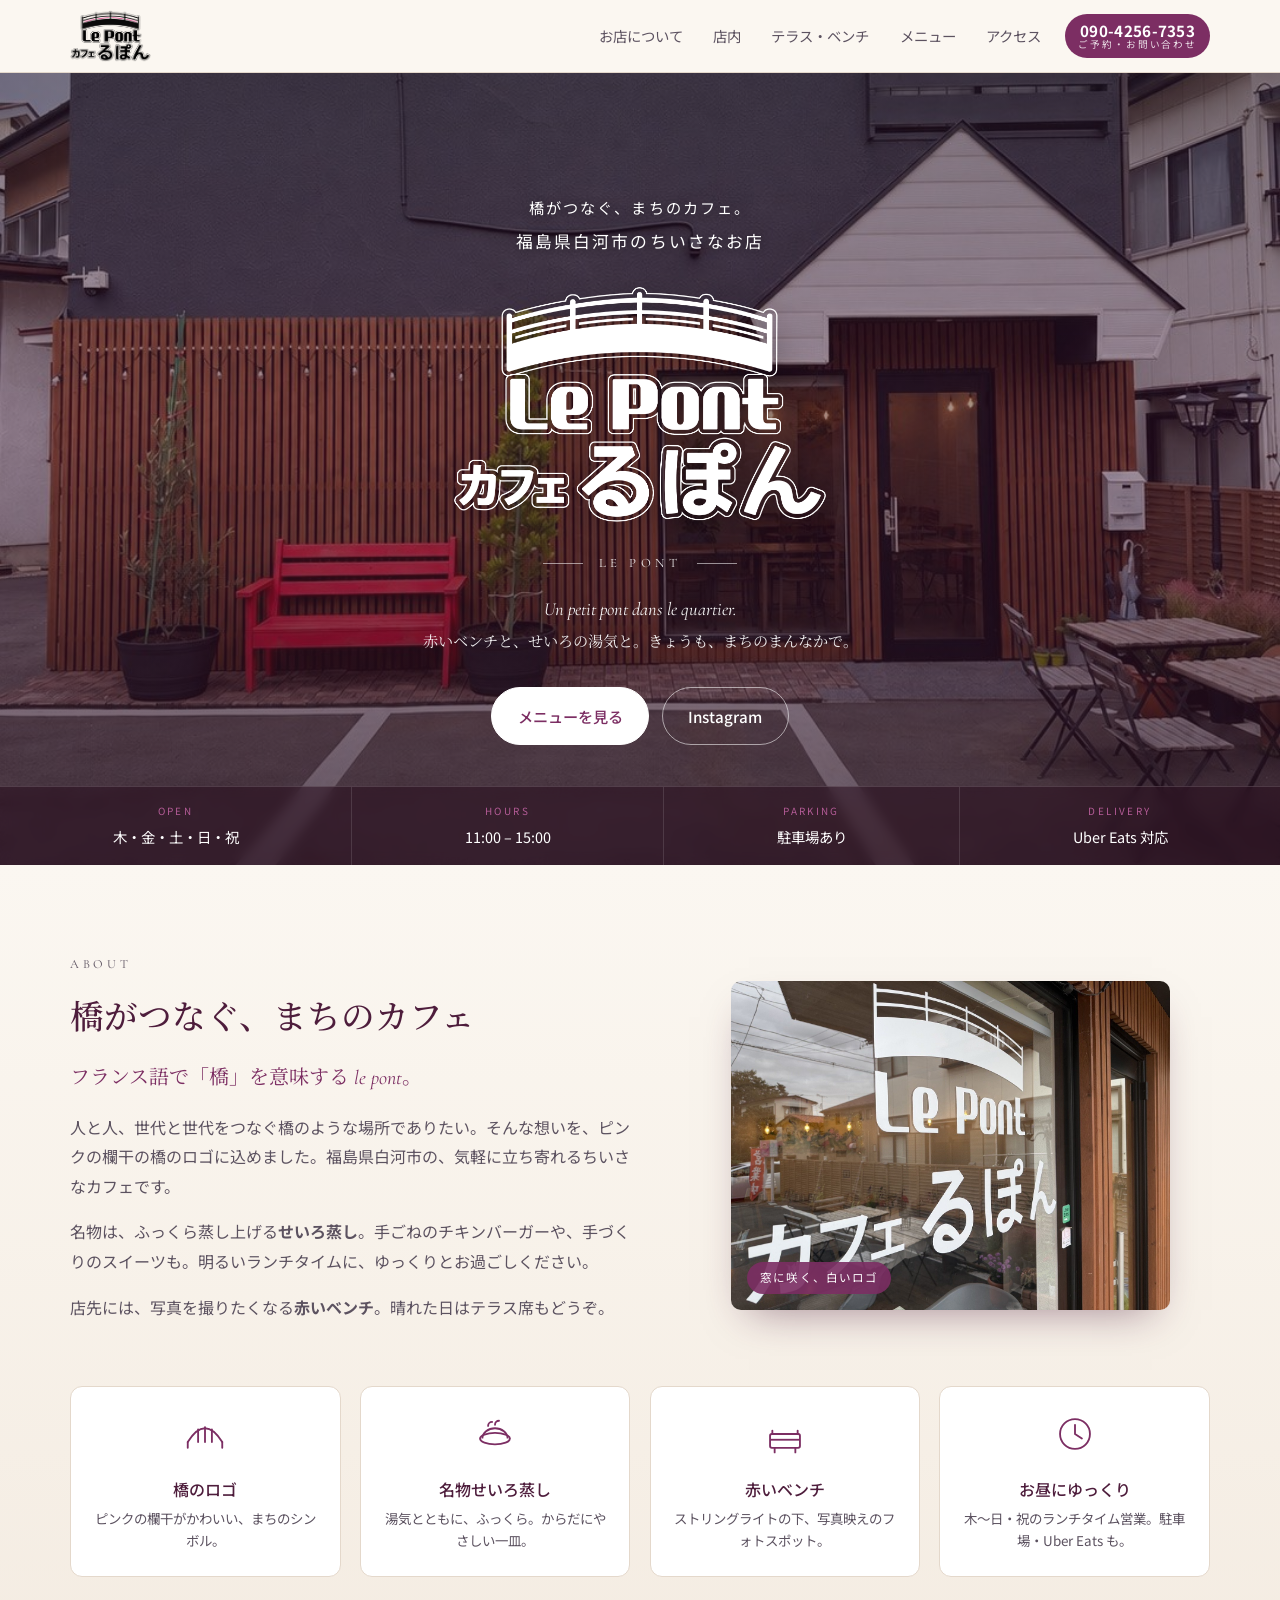
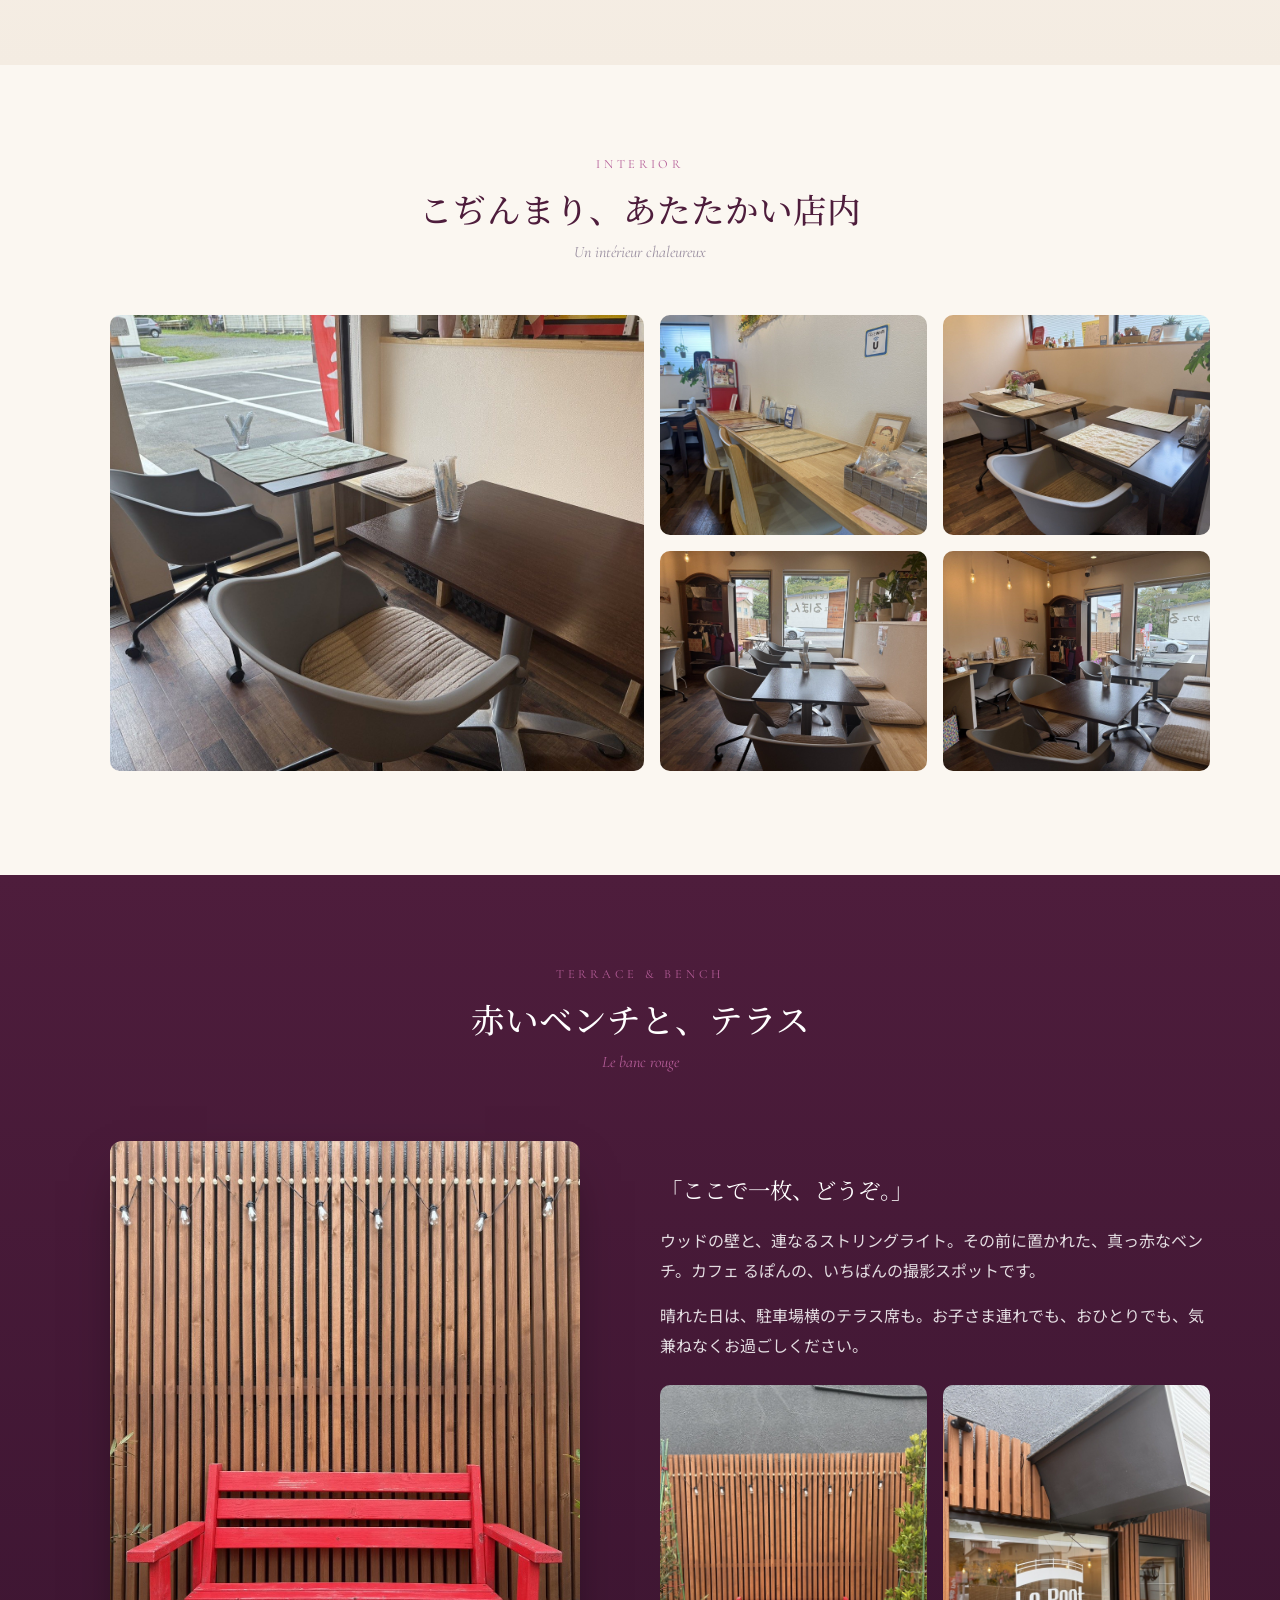
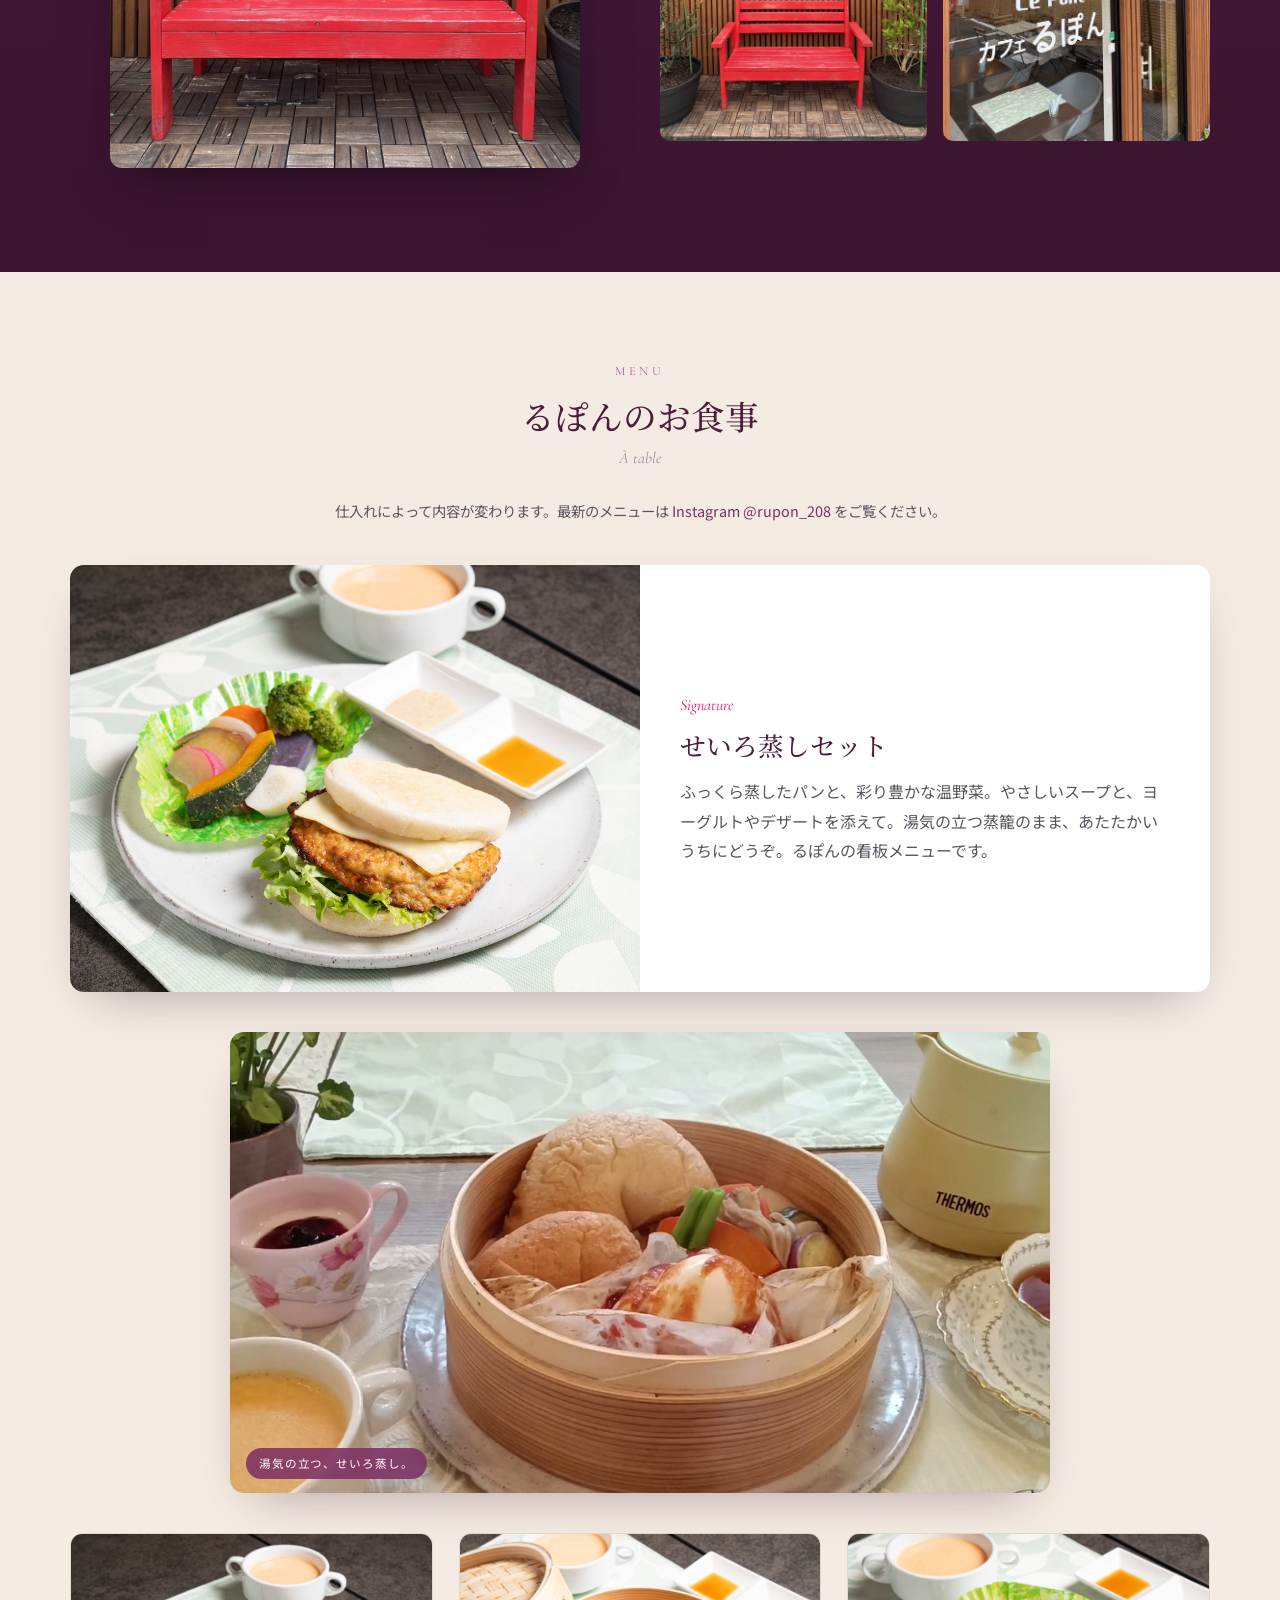
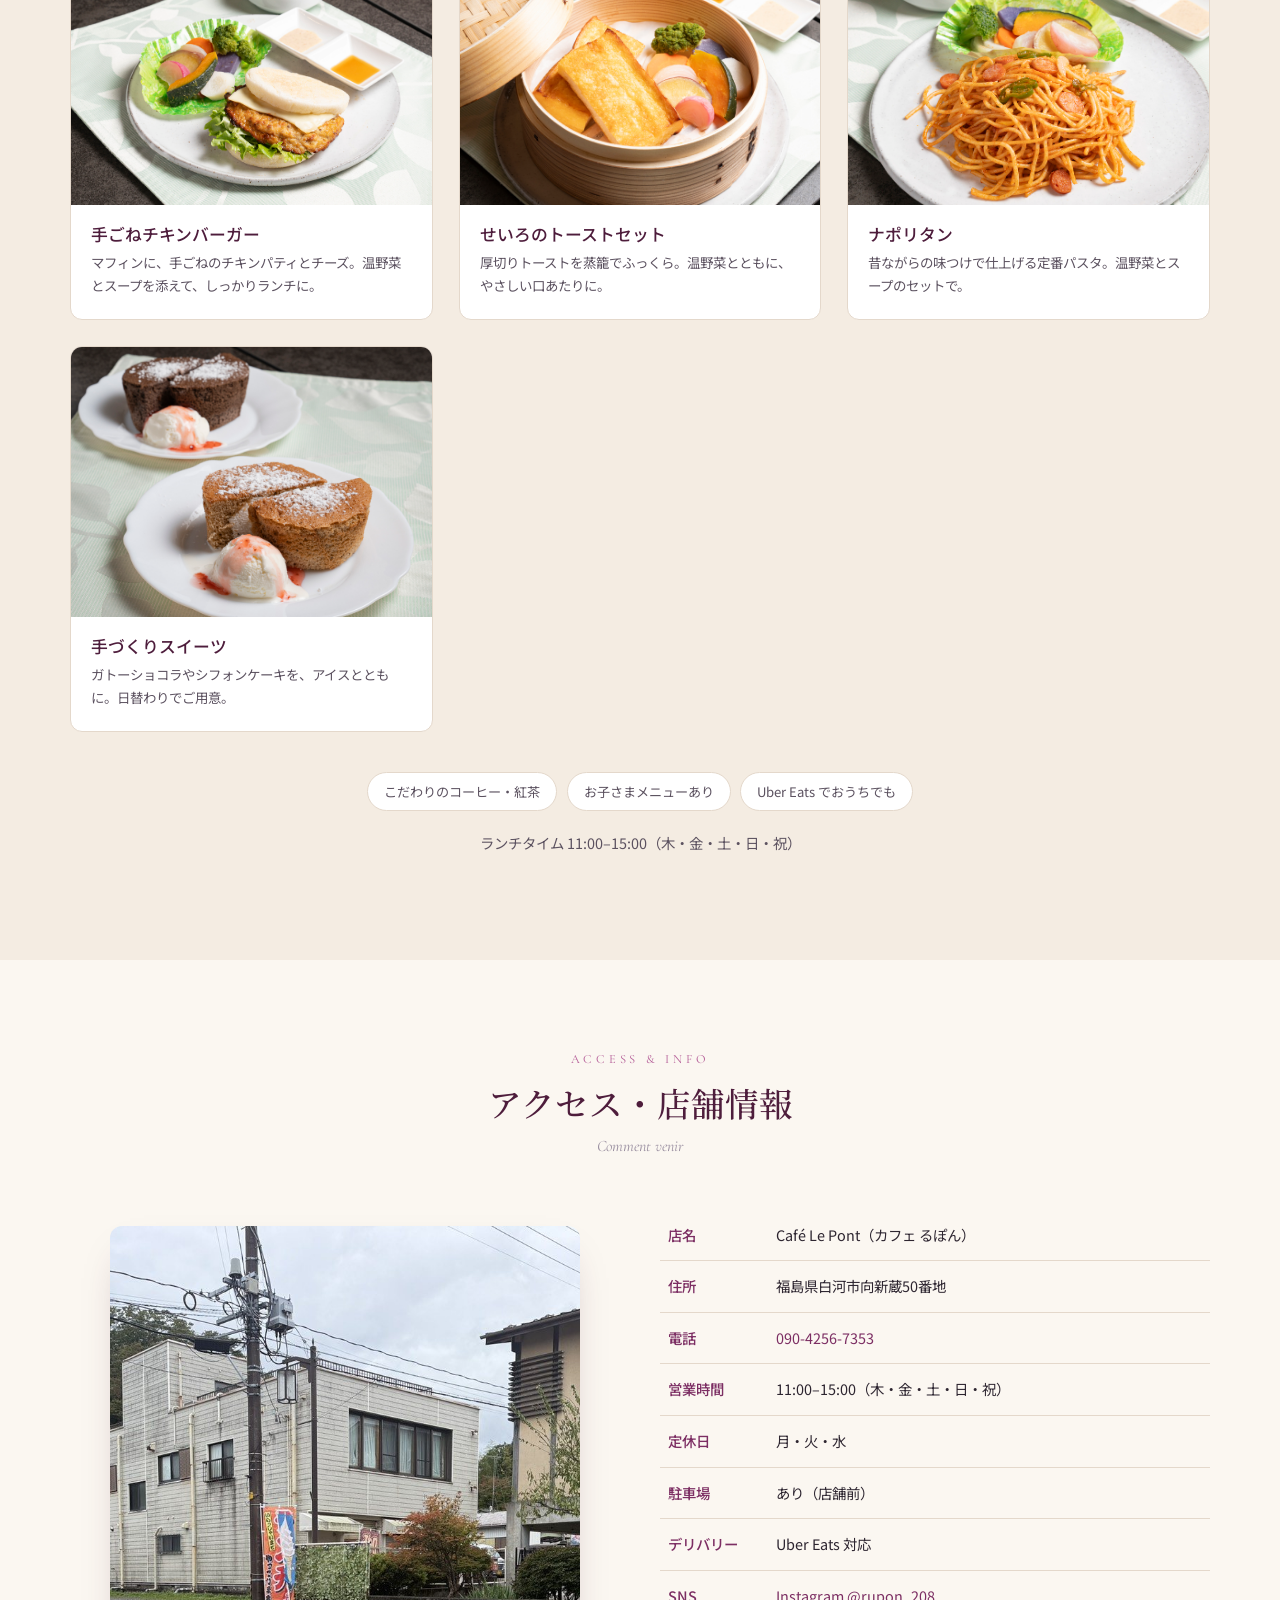
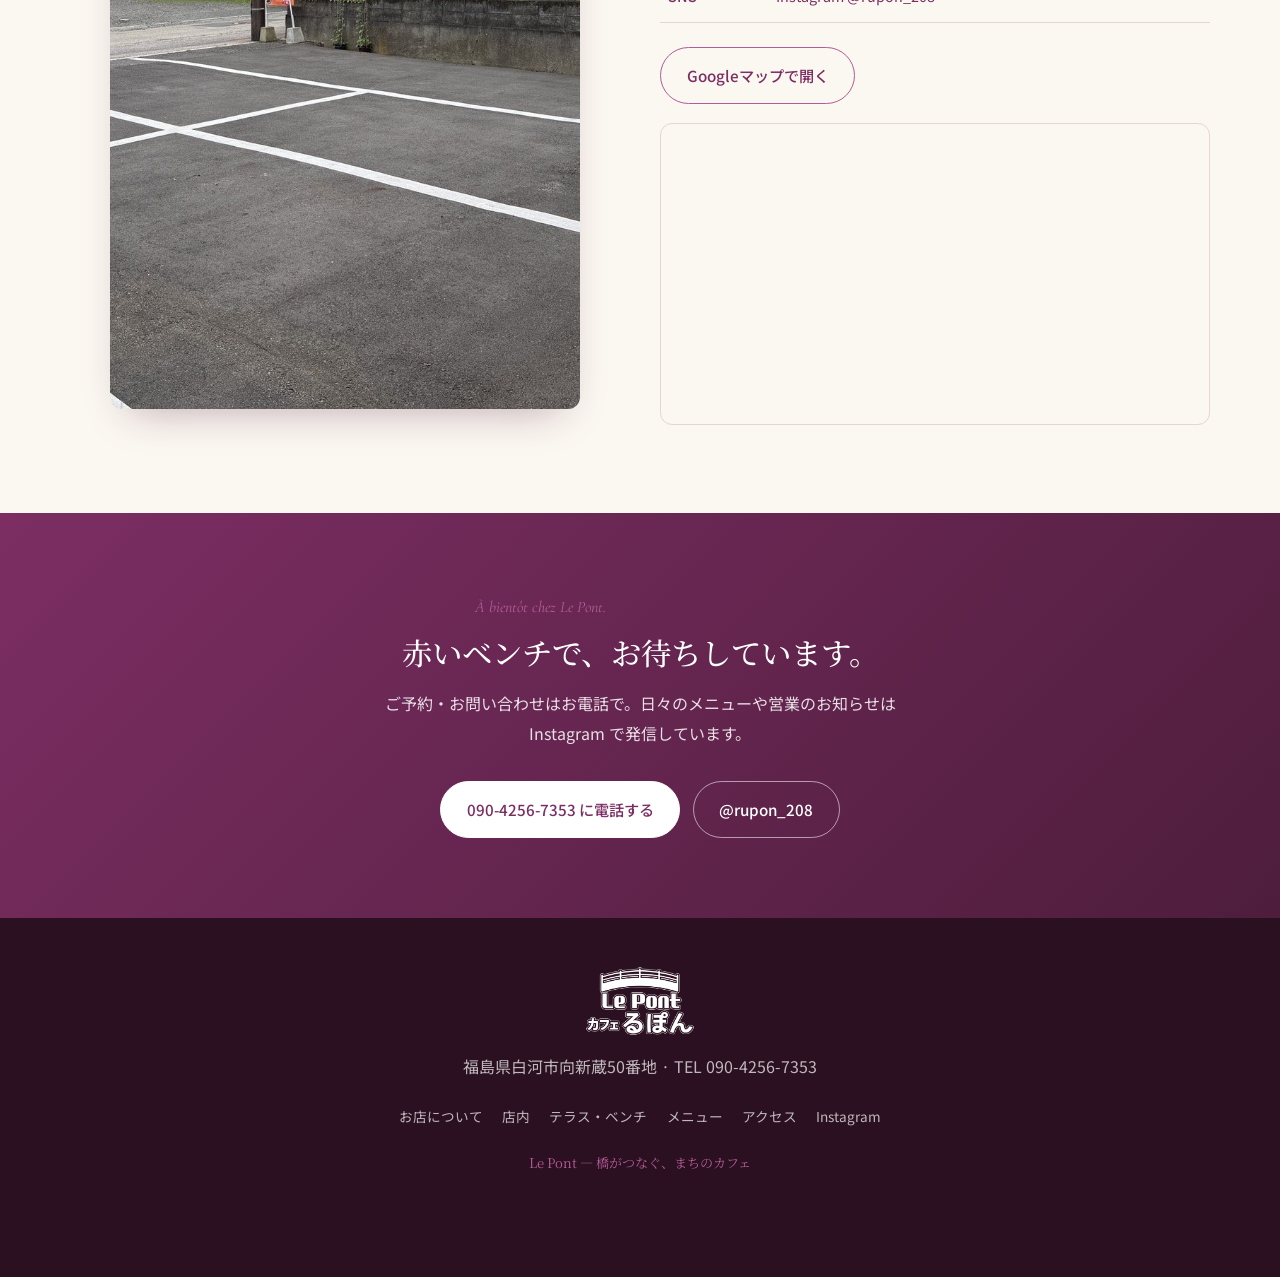
==== commit 2ebee464: "content(family): メニューから唐揚げ・蒸し小籠包を削除 2品を除外し計4品に。孤立した food-15/food-22 画像も削除。  Co-Authored-By: Claude O" ====
--- a/family.html
+++ b/family.html
@@ -224,10 +224,12 @@
 }
 @media(max-width:640px){
   .section{padding:3.5rem 0}
-  .site-nav{position:fixed;inset:0 0 0 auto;width:min(80vw,300px);background:var(--cream);
-    flex-direction:column;align-items:stretch;padding:5rem 1.5rem 2rem;gap:.2rem;
+  /* backdrop-filter作る含有ブロックを解除しないとfixedパネルがヘッダー内に閉じ込められる */
+  .site-header{backdrop-filter:none;-webkit-backdrop-filter:none;background:var(--cream)}
+  .site-nav{position:fixed;inset:0 0 0 auto;width:min(82vw,320px);background:var(--cream);
+    flex-direction:column;align-items:stretch;padding:5rem 1.5rem 2rem;gap:.2rem;z-index:110;
     transform:translateX(100%);transition:.3s;box-shadow:-10px 0 40px -20px rgba(0,0,0,.4)}
-  .site-nav a{padding:.9rem .5rem;border-bottom:1px solid var(--line)}
+  .site-nav a{padding:.95rem .6rem;border-bottom:1px solid var(--line);color:var(--grape);font-size:1rem;font-weight:500}
   .nav-cta{flex-direction:row;gap:.5rem;justify-content:center;margin:.8rem 0 0}
   #navchk:checked ~ .header-inner .site-nav{transform:translateX(0)}
   .nav-toggle{display:flex;flex-direction:column;gap:5px;width:30px;cursor:pointer;z-index:120;background:none;border:0;padding:4px}
@@ -396,7 +398,7 @@
 
       <figure class="menu-clip">
         <video src="assets/video/menu-clip.mp4" poster="assets/video/menu-clip-poster.jpg"
-               autoplay muted loop playsinline preload="metadata" aria-label="せいろ蒸しセットの様子"></video>
+               muted loop playsinline preload="metadata" aria-label="せいろ蒸しセットの様子"></video>
         <figcaption>湯気の立つ、せいろ蒸し。</figcaption>
       </figure>
 
@@ -412,14 +414,6 @@
         <li>
           <figure><img src="assets/photos/food/food-10.jpg" alt="ソーセージとピーマン入りのナポリタンと温野菜" width="892" height="669" loading="lazy"></figure>
           <div class="body"><h3>ナポリタン</h3><p>昔ながらの味つけで仕上げる定番パスタ。温野菜とスープのセットで。</p></div>
-        </li>
-        <li>
-          <figure><img src="assets/photos/food/food-15.jpg" alt="千切りキャベツを添えたジューシーな唐揚げ" width="892" height="669" loading="lazy"></figure>
-          <div class="body"><h3>唐揚げ</h3><p>外はカリッと、中はジューシー。千切りキャベツを添えた人気の一品。</p></div>
-        </li>
-        <li>
-          <figure><img src="assets/photos/food/food-22.jpg" alt="レタスを添えた蒸したて小籠包" width="892" height="669" loading="lazy"></figure>
-          <div class="body"><h3>蒸し小籠包</h3><p>蒸籠で仕上げる、あつあつの小籠包。あと一品ほしいときに。</p></div>
         </li>
         <li>
           <figure><img src="assets/photos/food/food-05.jpg" alt="粉糖をふったガトーショコラとシフォンケーキにアイスを添えたスイーツ" width="892" height="669" loading="lazy"></figure>
@@ -514,5 +508,24 @@
   </a>
 </div>
 
+<script>
+/* メニュー動画: 画面内に入ったら再生（autoplayによる読み込み時スクロール飛びを回避） */
+(function(){
+  var v=document.querySelector('.menu-clip video');
+  if(!v)return;
+  if('IntersectionObserver' in window){
+    var io=new IntersectionObserver(function(entries){
+      entries.forEach(function(e){
+        if(e.isIntersecting){ v.play().catch(function(){}); }
+        else{ v.pause(); }
+      });
+    },{threshold:0.25});
+    io.observe(v);
+  }else{
+    v.play().catch(function(){});
+  }
+})();
+</script>
+
 </body>
 </html>
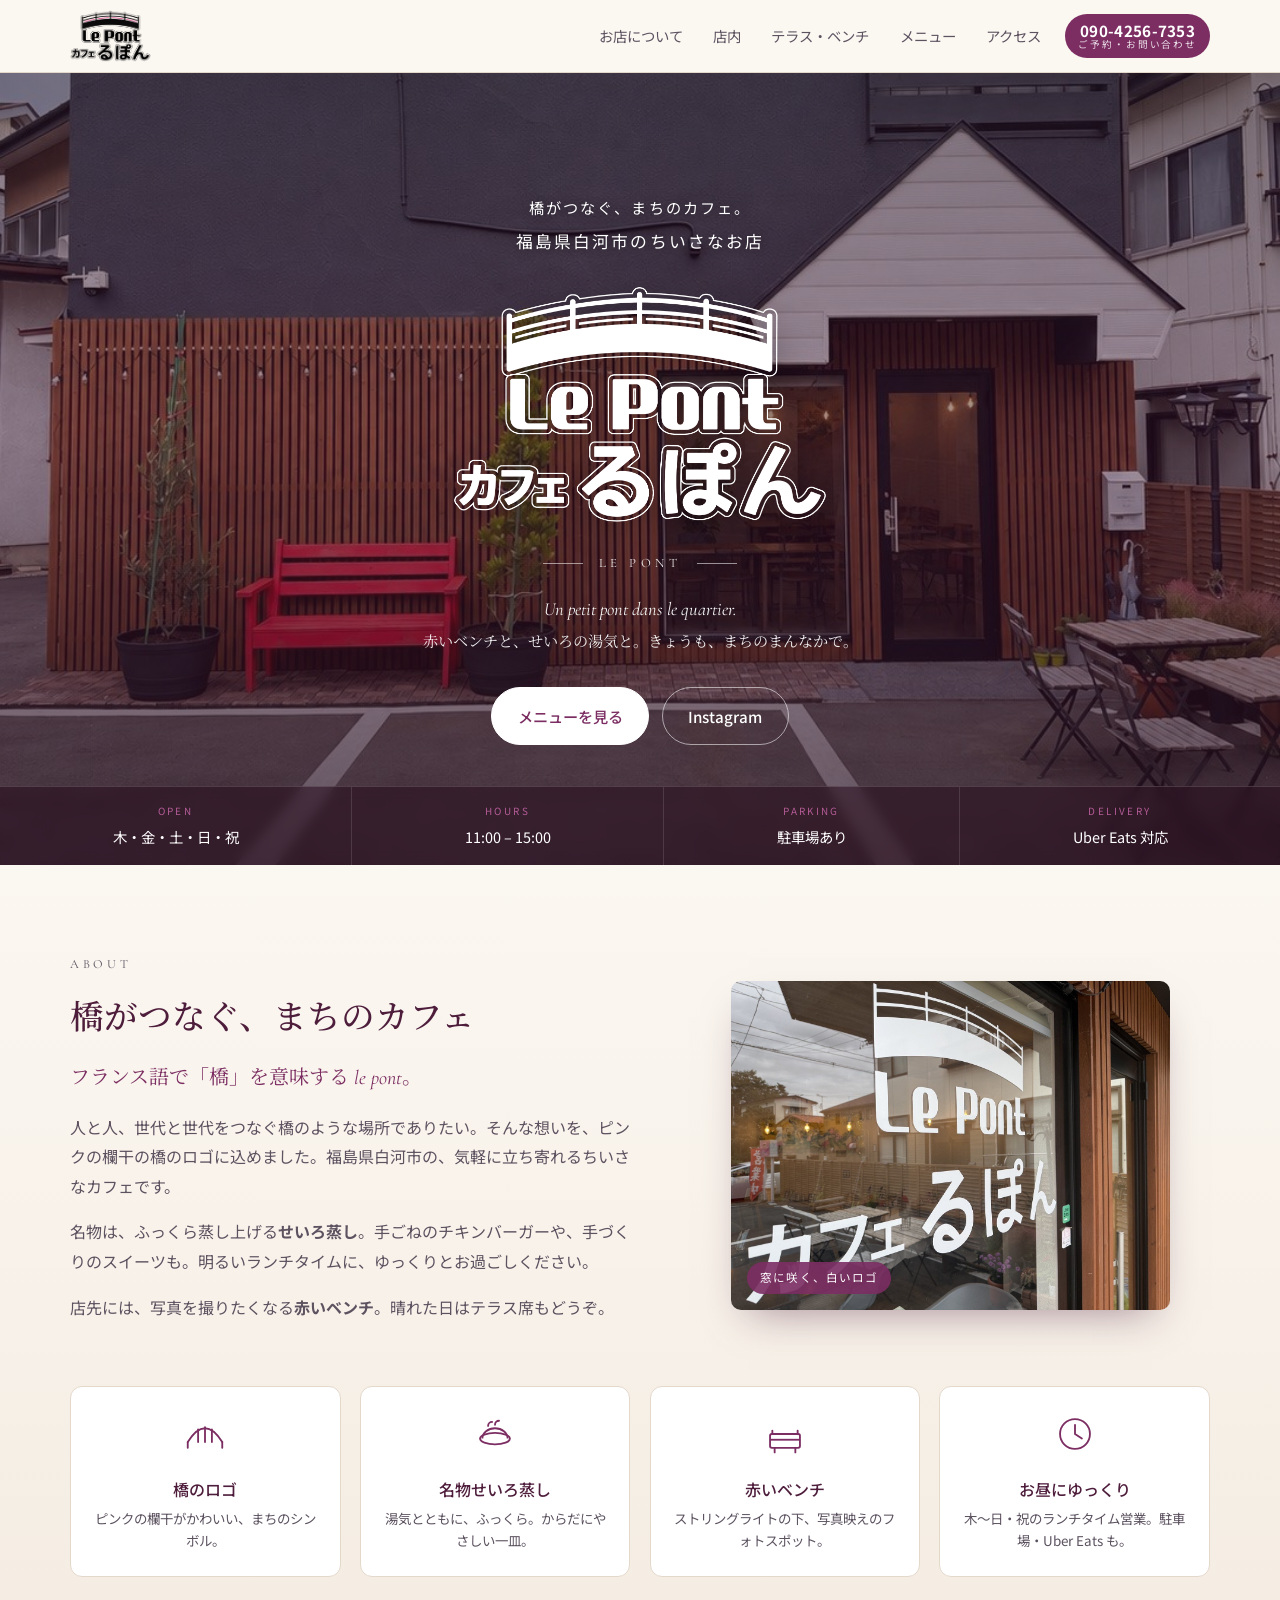
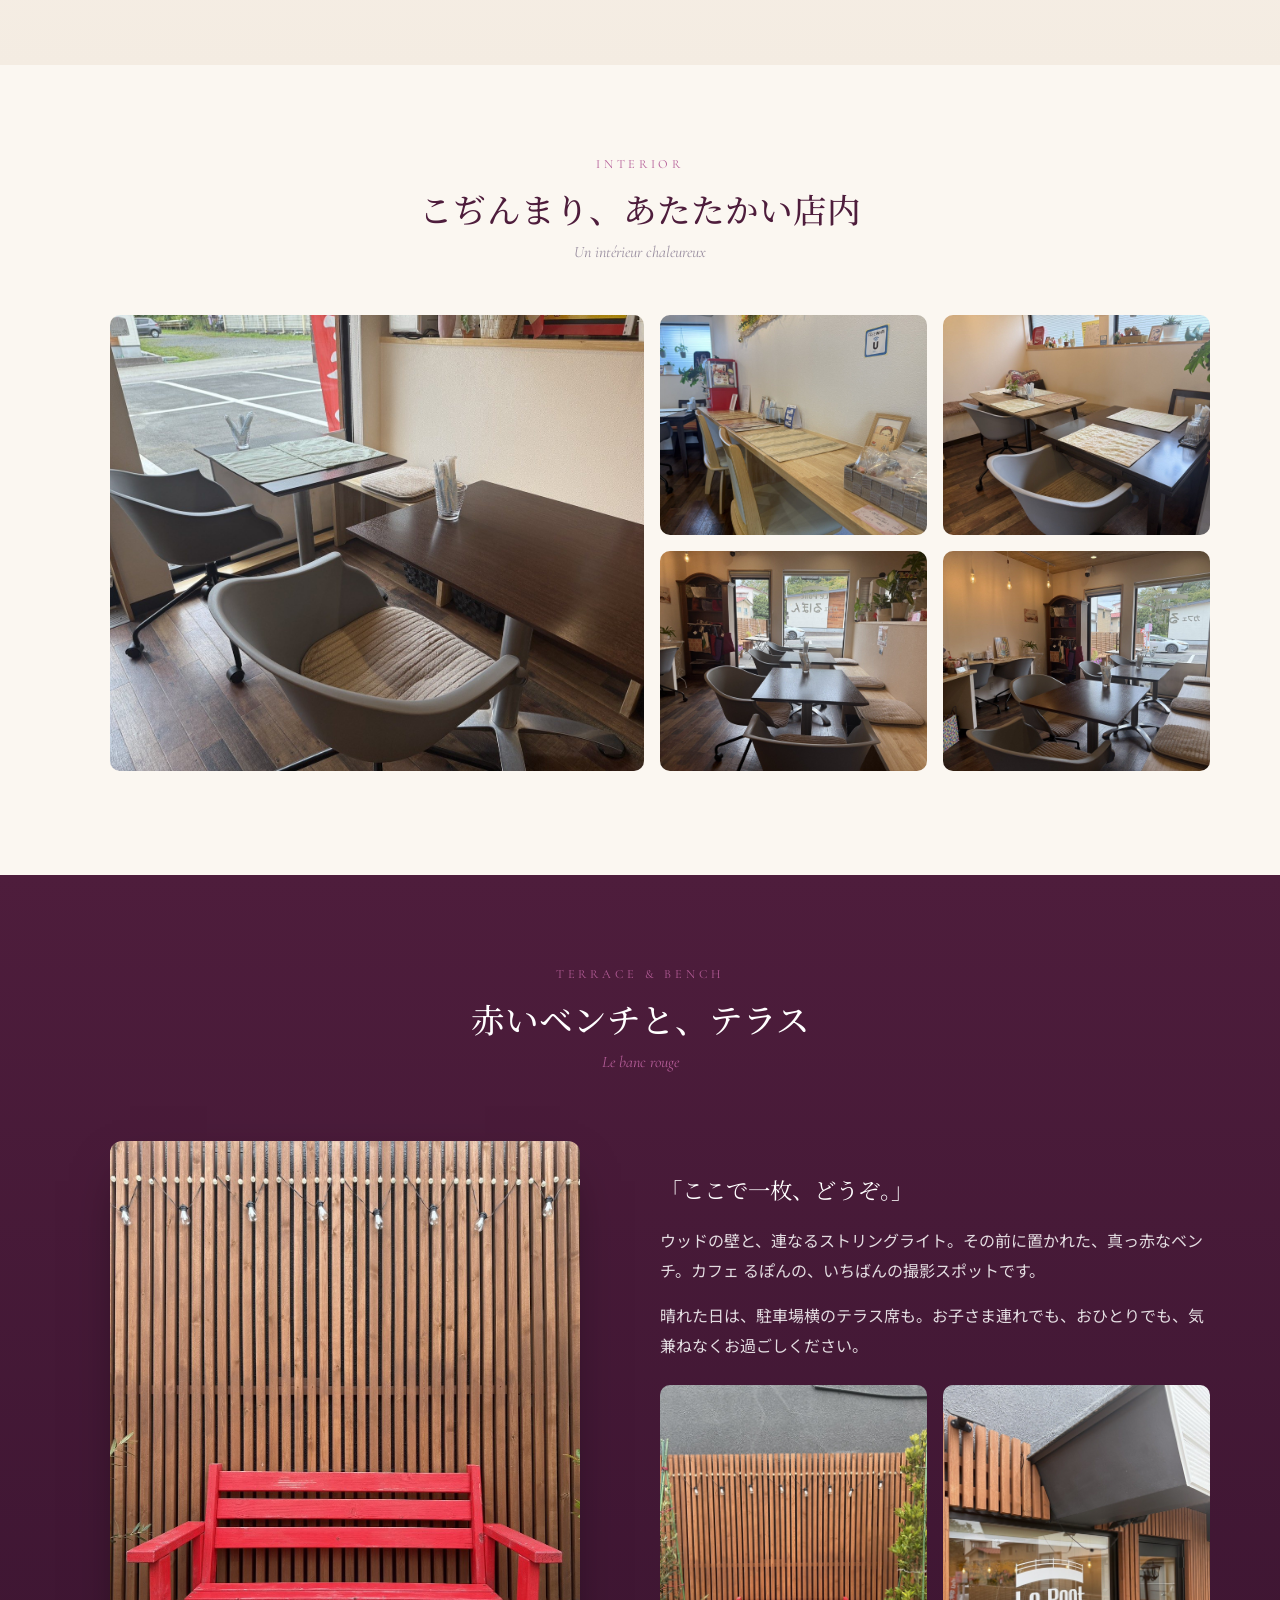
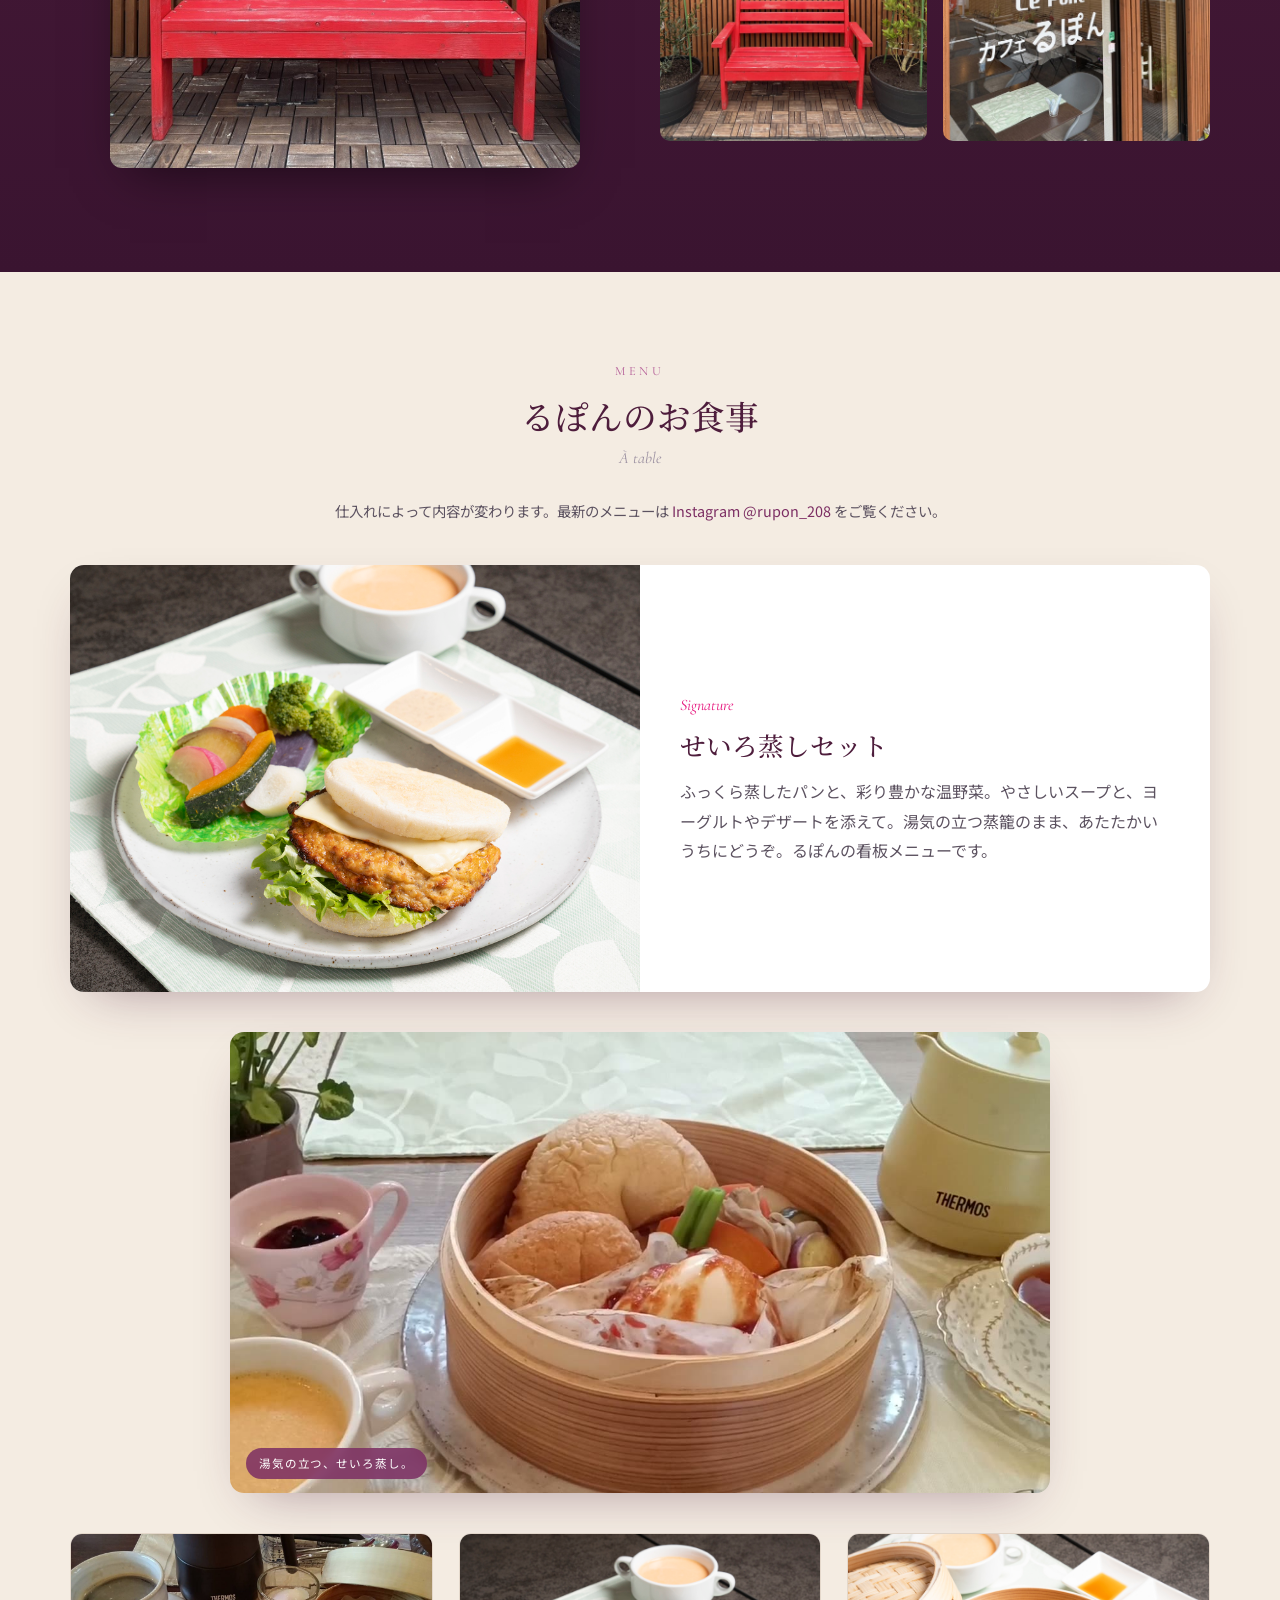
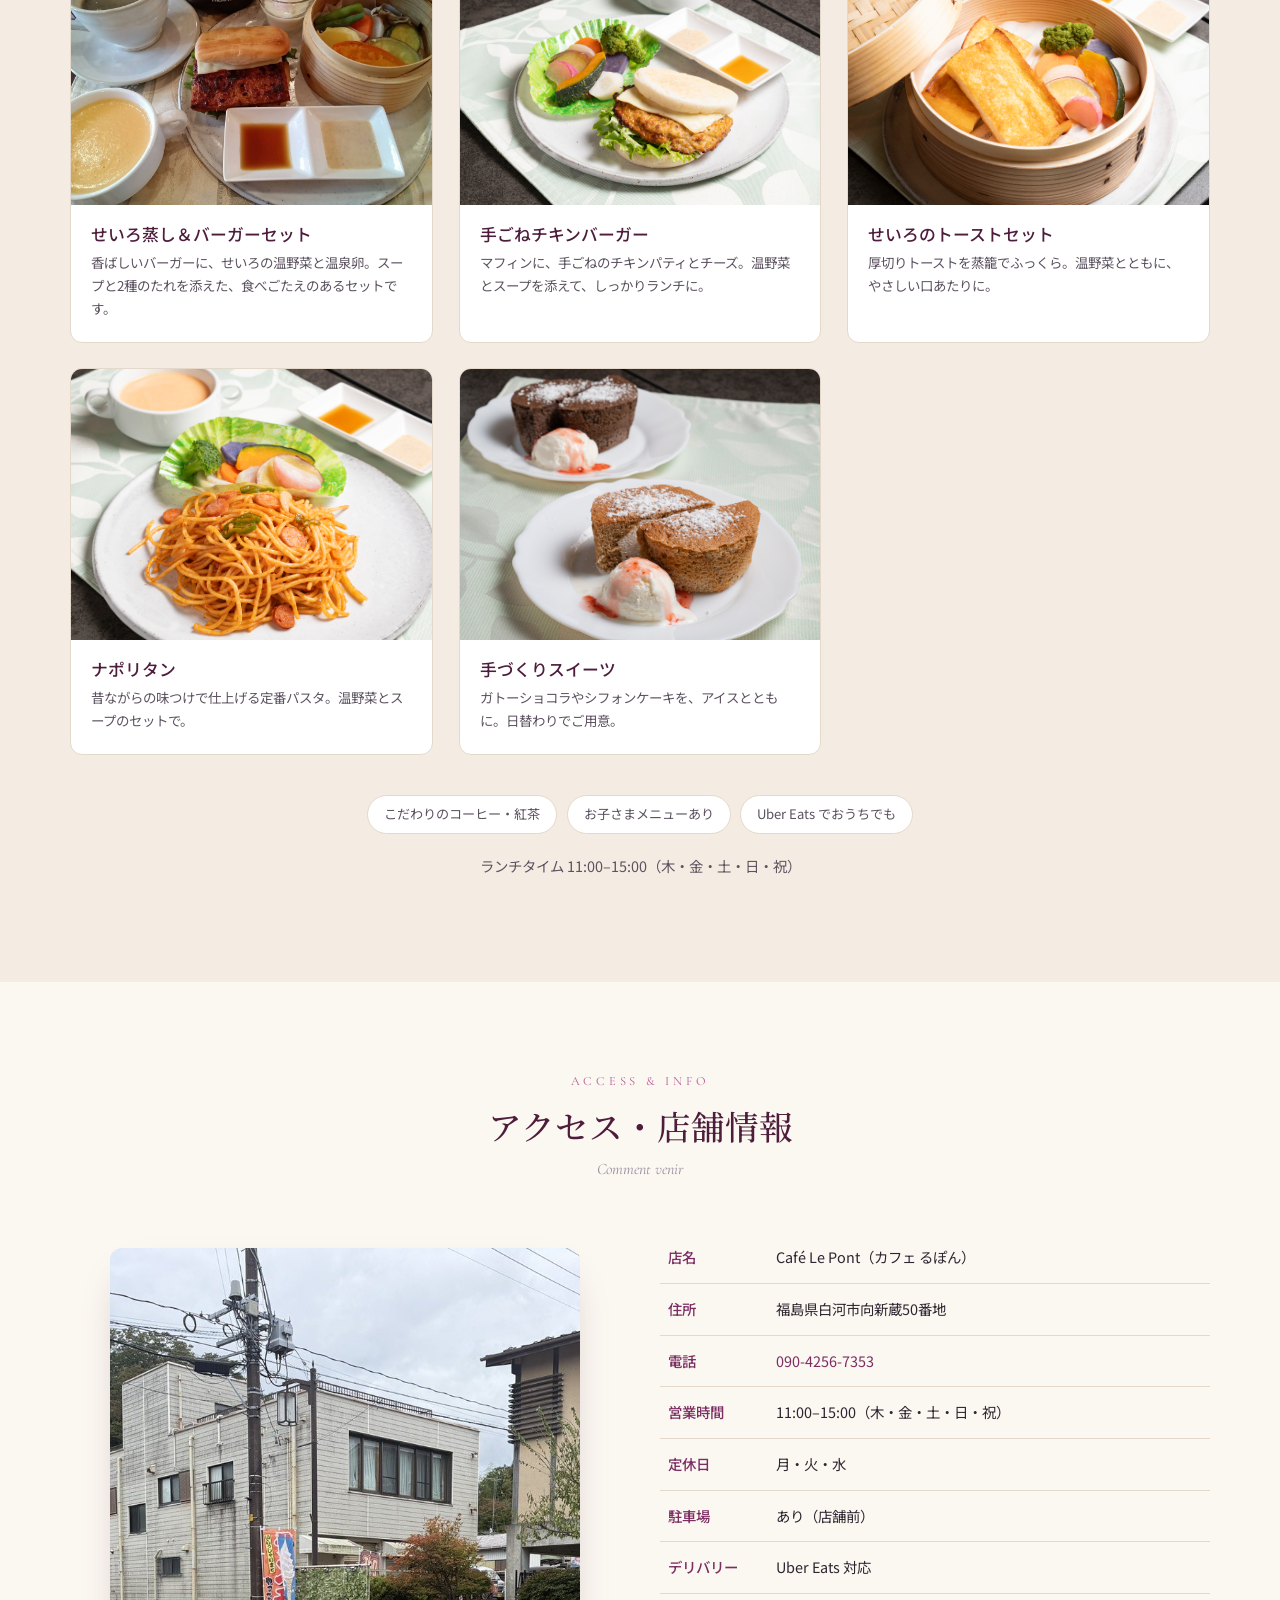
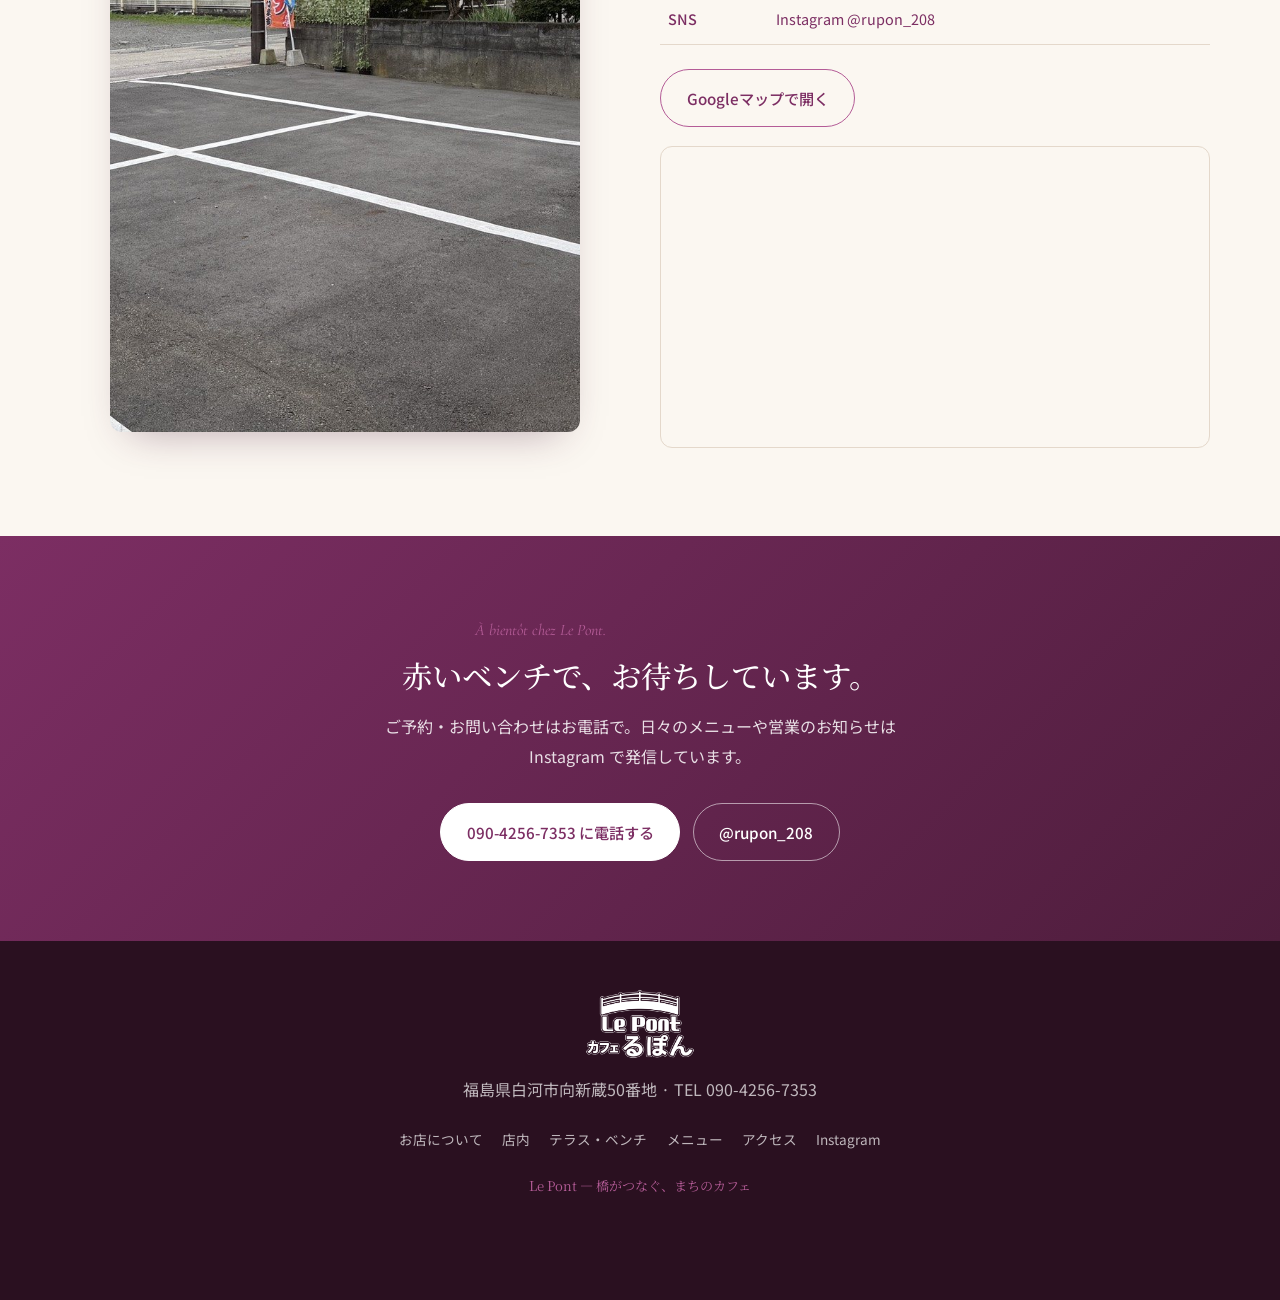
==== commit 6acf7612: "content(family): メニューに「せいろ蒸し＆バーガーセット」を追加 実店舗写真(food-25)で新カードをグリッド先頭に。  Co-Authored-By: Claude Opus 4" ====
--- a/family.html
+++ b/family.html
@@ -404,6 +404,10 @@
 
       <ul class="menu-grid">
         <li>
+          <figure><img src="assets/photos/food/food-25.jpg" alt="バーガーとせいろ蒸しの温野菜・温泉卵・スープ・2種のたれを添えたセット" width="1200" height="900" loading="lazy"></figure>
+          <div class="body"><h3>せいろ蒸し＆バーガーセット</h3><p>香ばしいバーガーに、せいろの温野菜と温泉卵。スープと2種のたれを添えた、食べごたえのあるセットです。</p></div>
+        </li>
+        <li>
           <figure><img src="assets/photos/food/food-02.jpg" alt="イングリッシュマフィンにチキンパティとチーズをはさんだ手ごねチキンバーガー" width="892" height="669" loading="lazy"></figure>
           <div class="body"><h3>手ごねチキンバーガー</h3><p>マフィンに、手ごねのチキンパティとチーズ。温野菜とスープを添えて、しっかりランチに。</p></div>
         </li>
@@ -525,6 +529,15 @@
     v.play().catch(function(){});
   }
 })();
+
+/* モバイル: ナビ項目を選んだらハンバーガーメニューを自動で閉じる */
+(function(){
+  var chk=document.getElementById('navchk');
+  if(!chk)return;
+  document.querySelectorAll('.site-nav a').forEach(function(a){
+    a.addEventListener('click',function(){ chk.checked=false; });
+  });
+})();
 </script>
 
 </body>
